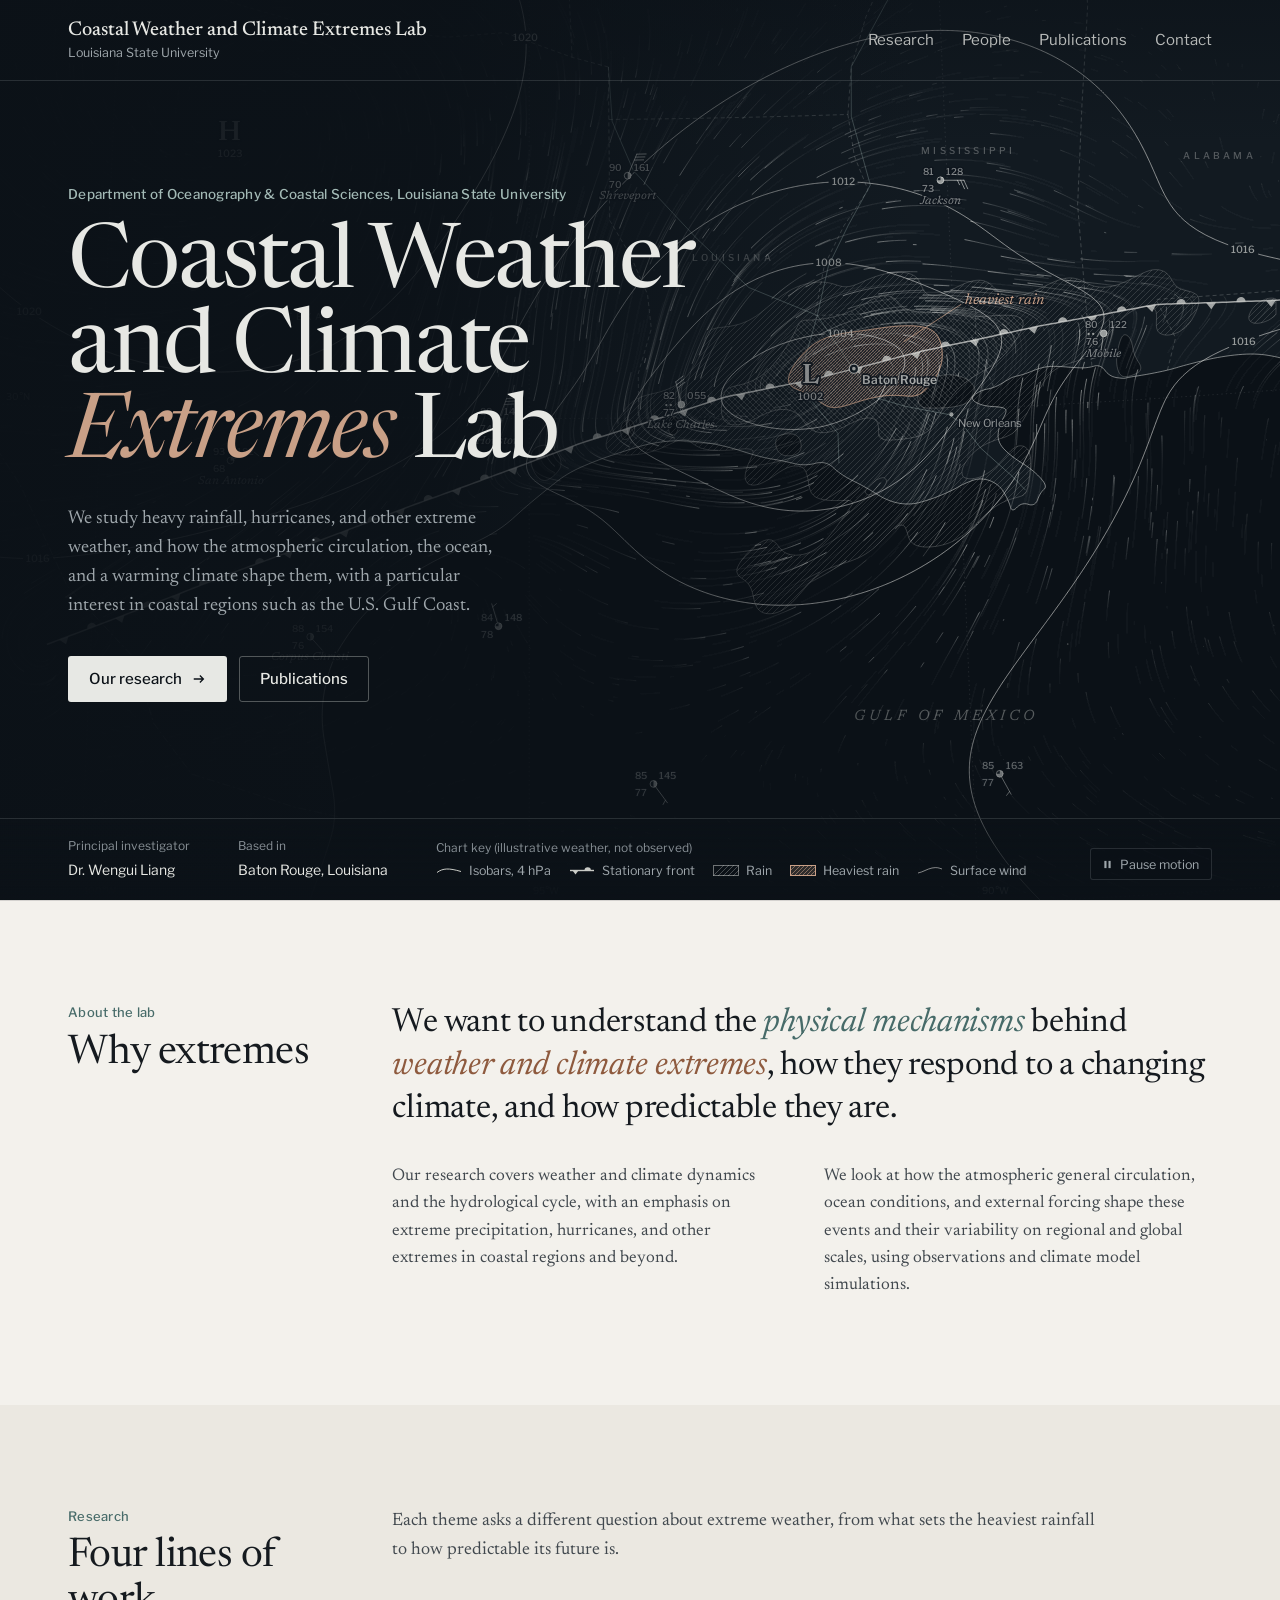
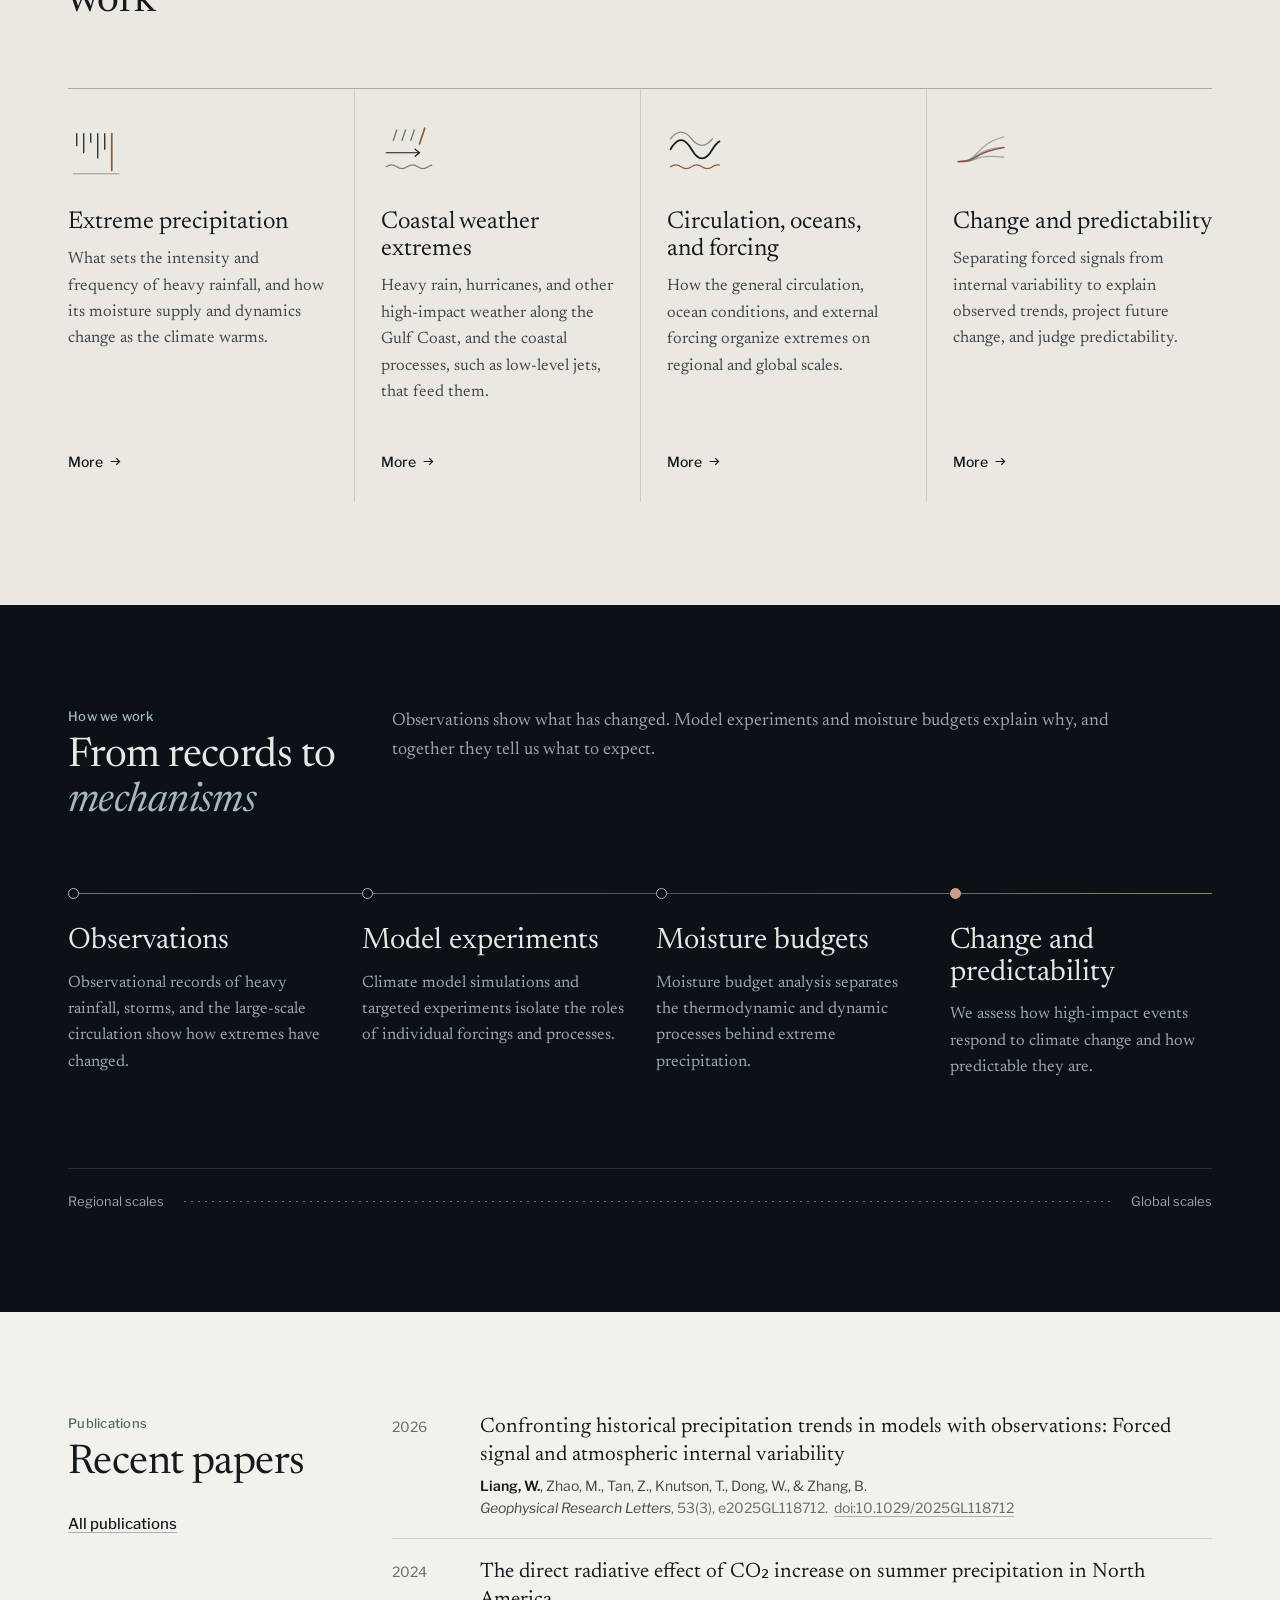
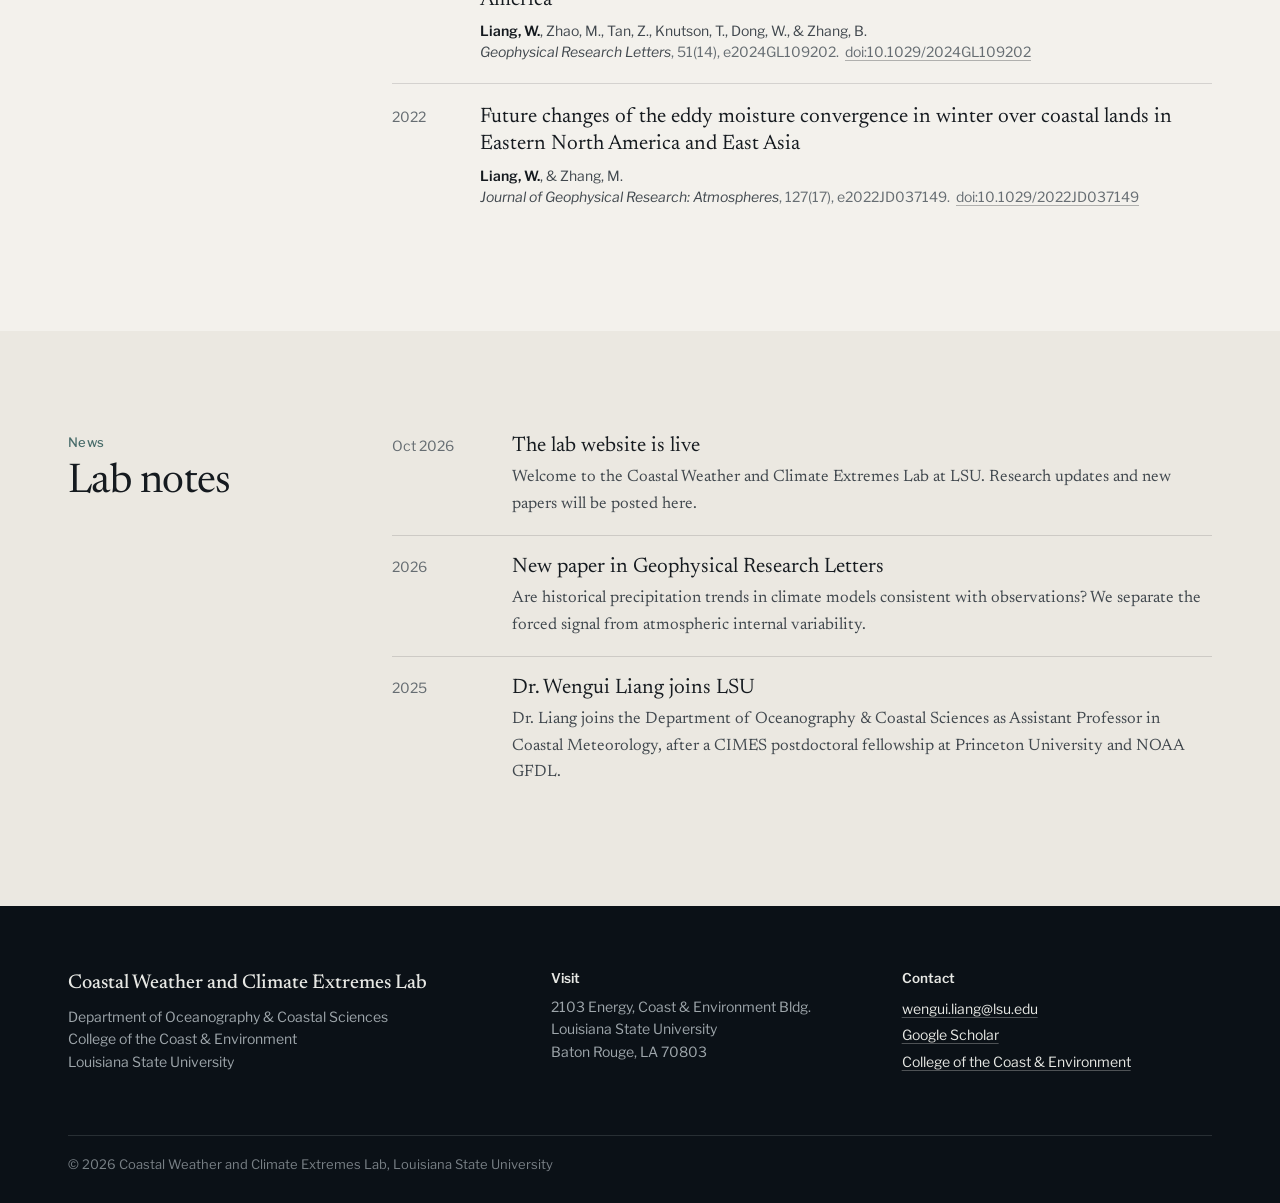
==== index.html @ cb215f59 "First version of the lab website Static site for the Coastal Weather and Climate Extremes Lab at LSU" ====
<!doctype html>
<html lang="en">
<head>
  <meta charset="utf-8">
  <meta name="viewport" content="width=device-width, initial-scale=1">
  <title>Coastal Weather and Climate Extremes Lab · LSU</title>
  <meta name="description" content="The Coastal Weather and Climate Extremes Lab at Louisiana State University studies heavy rainfall, hurricanes, and other extreme weather, and how they respond to a changing climate.">
  <meta property="og:type" content="website">
  <meta property="og:site_name" content="Coastal Weather and Climate Extremes Lab">
  <meta property="og:title" content="Coastal Weather and Climate Extremes Lab">
  <meta property="og:description" content="The Coastal Weather and Climate Extremes Lab at Louisiana State University studies heavy rainfall, hurricanes, and other extreme weather, and how they respond to a changing climate.">
  <!-- After deploying, make this a full URL, e.g. https://USER.github.io/REPO/assets/img/share.png -->
  <meta property="og:image" content="assets/img/share.png">
  <meta property="og:image:width" content="1200">
  <meta property="og:image:height" content="630">
  <meta name="twitter:card" content="summary_large_image">
  <meta name="theme-color" content="#0b1117">
  <link rel="icon" href="assets/img/favicon.svg" type="image/svg+xml">
  <link rel="preconnect" href="https://fonts.googleapis.com">
  <link rel="preconnect" href="https://fonts.gstatic.com" crossorigin>
  <link href="https://fonts.googleapis.com/css2?family=Libre+Franklin:wght@400;500;600&amp;family=Newsreader:ital,opsz,wght@0,6..72,300..600;1,6..72,300..600&amp;display=swap" rel="stylesheet">
  <link rel="stylesheet" href="assets/css/style.css?v=20261027j">
</head>
<body>
  <a class="skip-link" href="#main">Skip to content</a>

  <header class="site-header">
    <div class="wrap">
      <a class="brand" href="index.html">
        <span class="brand-name">Coastal Weather and Climate Extremes Lab</span>
        <span class="brand-sub">Louisiana State University</span>
      </a>
      <nav class="nav" aria-label="Primary">
        <a href="research.html">Research</a>
        <a href="people.html">People</a>
        <a href="publications.html">Publications</a>
        <a href="contact.html">Contact</a>
      </nav>
    </div>
  </header>

  <main id="main">
    <section class="hero" aria-labelledby="hero-title">
      <canvas class="chart-layer" data-chart="surface" data-view="hero" data-theme="night" data-flow aria-hidden="true"></canvas>
      <div class="hero-inner wrap">
        <p class="hero-affil">Department of Oceanography &amp; Coastal Sciences, Louisiana State University</p>
        <h1 id="hero-title">Coastal Weather and Climate <em>Extremes</em> Lab</h1>
        <p class="lede">We study heavy rainfall, hurricanes, and other extreme weather, and how the atmospheric circulation, the ocean, and a warming climate shape them, with a particular interest in coastal regions such as the U.S. Gulf Coast.</p>
        <div class="cta-row">
          <a class="btn btn-light" href="research.html">Our research <svg class="arrow" viewBox="0 0 16 16" fill="none" stroke="currentColor" stroke-width="1.5" aria-hidden="true"><path d="M2 8h11M9 4l4 4-4 4"/></svg></a>
          <a class="btn btn-ghost" href="publications.html">Publications</a>
        </div>
      </div>
      <div class="hero-meta">
        <div class="wrap">
          <div class="meta-item"><span class="meta-label">Principal investigator</span>Dr. Wengui Liang</div>
          <div class="meta-item"><span class="meta-label">Based in</span>Baton Rouge, Louisiana</div>
          <div class="meta-item">
            <span class="meta-label">Chart key (illustrative weather, not observed)</span>
            <ul class="hero-legend">
              <li><svg viewBox="0 0 26 11" aria-hidden="true"><path d="M1 7.5c6-4.5 12-4.5 24-1" fill="none" stroke="#c9cbc6" stroke-width="1"/></svg>Isobars, 4 hPa</li>
              <li><svg viewBox="0 0 26 11" aria-hidden="true"><path d="M1 5.5h24" stroke="#c9cbc6" stroke-width="1.4"/><path d="M3.5 5.5l3 4 3-4z" fill="#c9cbc6"/><path d="M15.5 5.5a3.2 3.2 0 0 1 6.4 0z" fill="#c9cbc6"/></svg>Stationary front</li>
              <li><svg viewBox="0 0 26 11" aria-hidden="true"><rect x=".5" y=".5" width="25" height="10" fill="none" stroke="rgba(231,232,228,.45)"/><path d="M0 11 11 0M5 11 16 0M10 11 21 0M15 11 26 0M20 11 31 0" stroke="rgba(231,232,228,.4)" stroke-width=".7"/></svg>Rain</li>
              <li><svg viewBox="0 0 26 11" aria-hidden="true"><rect x=".5" y=".5" width="25" height="10" fill="rgba(201,160,135,.18)" stroke="#c9a087"/><path d="M0 6 6 0M0 11 11 0M4 11 15 0M8 11 19 0M12 11 23 0M16 11 26 1M20 11 26 5" stroke="rgba(201,160,135,.7)" stroke-width=".8"/></svg>Heaviest rain</li>
              <li><svg viewBox="0 0 26 11" aria-hidden="true"><path d="M1 8c5-1 9-4 14-5s7 0 10 1" fill="none" stroke="rgba(231,232,228,.55)" stroke-width="1"/></svg>Surface wind</li>
            </ul>
          </div>
          <button class="motion-toggle" type="button" data-flow-toggle aria-pressed="false">
            <svg class="i-pause" viewBox="0 0 10 10" fill="currentColor" aria-hidden="true"><rect x="1.5" y="1" width="2.4" height="8"/><rect x="6.1" y="1" width="2.4" height="8"/></svg>
            <svg class="i-play" viewBox="0 0 10 10" fill="currentColor" aria-hidden="true"><path d="M2 1l7 4-7 4z"/></svg>
            <span class="label">Pause motion</span>
          </button>
        </div>
      </div>
    </section>

    <section class="section" aria-labelledby="about-title">
      <div class="wrap row">
        <div>
          <span class="kicker">About the lab</span>
          <h2 id="about-title" class="row-head">Why extremes</h2>
        </div>
        <div>
          <p class="statement">We want to understand the <em>physical mechanisms</em> behind <span class="hl">weather and climate extremes</span>, how they respond to a changing climate, and how predictable they are.</p>
          <div class="cols-2">
            <p>Our research covers weather and climate dynamics and the hydrological cycle, with an emphasis on extreme precipitation, hurricanes, and other extremes in coastal regions and beyond.</p>
            <p>We look at how the atmospheric general circulation, ocean conditions, and external forcing shape these events and their variability on regional and global scales, using observations and climate model simulations.</p>
          </div>
        </div>
      </div>
    </section>

    <section class="section section-alt" aria-labelledby="research-title">
      <div class="wrap">
        <div class="row">
          <div>
            <span class="kicker">Research</span>
            <h2 id="research-title" class="row-head">Four lines of work</h2>
          </div>
          <p class="intro">Each theme asks a different question about extreme weather, from what sets the heaviest rainfall to how predictable its future is.</p>
        </div>
        <div class="themes">
          <a class="theme" href="research.html#precip">
            <svg class="theme-glyph" viewBox="0 0 64 64" fill="none" stroke="currentColor" stroke-width="1.4" stroke-linecap="round" aria-hidden="true"><path d="M10 12v14M18 12v22M26 12v10M34 12v28M42 12v18"/><path class="accent" d="M50 12v42" stroke-width="2"/><path d="M6 58h52" opacity=".4"/></svg>
            <h3>Extreme precipitation</h3>
            <p>What sets the intensity and frequency of heavy rainfall, and how its moisture supply and dynamics change as the climate warms.</p>
            <span class="more">More<svg class="arrow" viewBox="0 0 16 16" fill="none" stroke="currentColor" stroke-width="1.5" aria-hidden="true"><path d="M2 8h11M9 4l4 4-4 4"/></svg></span>
          </a>
          <a class="theme" href="research.html#coastal">
            <svg class="theme-glyph" viewBox="0 0 64 64" fill="none" stroke="currentColor" stroke-width="1.4" stroke-linecap="round" aria-hidden="true"><path d="M18 8l-4 12M28 8l-4 12M38 8l-4 12" opacity=".6"/><path class="accent" d="M50 6l-6 18" stroke-width="2"/><path d="M6 34h38m-5-4 5 4-5 4"/><path d="M6 50c4-3 8-3 12 0s8 3 12 0 8-3 12 0 8 3 12 0 4-1.5 4-1.5" opacity=".5"/></svg>
            <h3>Coastal weather extremes</h3>
            <p>Heavy rain, hurricanes, and other high-impact weather along the Gulf Coast, and the coastal processes, such as low-level jets, that feed them.</p>
            <span class="more">More<svg class="arrow" viewBox="0 0 16 16" fill="none" stroke="currentColor" stroke-width="1.5" aria-hidden="true"><path d="M2 8h11M9 4l4 4-4 4"/></svg></span>
          </a>
          <a class="theme" href="research.html#circulation">
            <svg class="theme-glyph" viewBox="0 0 64 64" fill="none" stroke="currentColor" stroke-width="1.4" stroke-linecap="round" aria-hidden="true"><path d="M4 30c8-14 16-14 24 0s16 14 24 0c3-5 6-8 8-9" stroke-width="2"/><path d="M4 18c8-10 16-10 24 0s16 10 24 0" opacity=".45"/><path class="accent" d="M4 50c4-3 8-3 12 0s8 3 12 0 8-3 12 0 8 3 12 0 6-2 8-2"/></svg>
            <h3>Circulation, oceans, and forcing</h3>
            <p>How the general circulation, ocean conditions, and external forcing organize extremes on regional and global scales.</p>
            <span class="more">More<svg class="arrow" viewBox="0 0 16 16" fill="none" stroke="currentColor" stroke-width="1.5" aria-hidden="true"><path d="M2 8h11M9 4l4 4-4 4"/></svg></span>
          </a>
          <a class="theme" href="research.html#predictability">
            <svg class="theme-glyph" viewBox="0 0 64 64" fill="none" stroke="currentColor" stroke-width="1.4" stroke-linecap="round" aria-hidden="true"><path d="M6 44c10 0 14-2 20-8s14-16 32-20" opacity=".35"/><path d="M6 44c10 0 14-1 20-6s14-10 32-10" opacity=".35"/><path d="M6 44c10 0 14 0 20-3s14-4 32-2" opacity=".35"/><path class="accent" d="M6 44c10 0 14-1 20-5s14-8 32-11" stroke-width="2"/></svg>
            <h3>Change and predictability</h3>
            <p>Separating forced signals from internal variability to explain observed trends, project future change, and judge predictability.</p>
            <span class="more">More<svg class="arrow" viewBox="0 0 16 16" fill="none" stroke="currentColor" stroke-width="1.5" aria-hidden="true"><path d="M2 8h11M9 4l4 4-4 4"/></svg></span>
          </a>
        </div>
      </div>
    </section>

    <section class="section section-dark" aria-labelledby="methods-title">
      <div class="wrap">
        <div class="row">
          <div>
            <span class="kicker">How we work</span>
            <h2 id="methods-title" class="row-head">From records to <em>mechanisms</em></h2>
          </div>
          <p class="intro">Observations show what has changed. Model experiments and moisture budgets explain why, and together they tell us what to expect.</p>
        </div>
        <div class="steps">
          <div class="step"><h3>Observations</h3><p>Observational records of heavy rainfall, storms, and the large-scale circulation show how extremes have changed.</p></div>
          <div class="step"><h3>Model experiments</h3><p>Climate model simulations and targeted experiments isolate the roles of individual forcings and processes.</p></div>
          <div class="step"><h3>Moisture budgets</h3><p>Moisture budget analysis separates the thermodynamic and dynamic processes behind extreme precipitation.</p></div>
          <div class="step"><h3>Change and predictability</h3><p>We assess how high-impact events respond to climate change and how predictable they are.</p></div>
        </div>
        <div class="scale-note"><span>Regional scales</span><span class="line" aria-hidden="true"></span><span>Global scales</span></div>
      </div>
    </section>

    <section class="section" aria-labelledby="pubs-title">
      <div class="wrap row">
        <div>
          <span class="kicker">Publications</span>
          <h2 id="pubs-title" class="row-head">Recent papers</h2>
          <p class="more"><a href="publications.html">All publications</a></p>
        </div>
        <div class="pub-list" data-pubs="latest" data-limit="3"></div>
      </div>
    </section>

    <section class="section section-alt" aria-labelledby="news-title">
      <div class="wrap row">
        <div>
          <span class="kicker">News</span>
          <h2 id="news-title" class="row-head">Lab notes</h2>
        </div>
        <div class="news-list" data-news data-limit="4"></div>
      </div>
    </section>
  </main>

  <footer class="site-footer">
    <div class="wrap footer-grid">
      <div>
        <p class="footer-name">Coastal Weather and Climate Extremes Lab</p>
        <p>Department of Oceanography &amp; Coastal Sciences<br>College of the Coast &amp; Environment<br>Louisiana State University</p>
      </div>
      <div>
        <h2 class="footer-head">Visit</h2>
        <address>2103 Energy, Coast &amp; Environment Bldg.<br>Louisiana State University<br>Baton Rouge, LA 70803</address>
      </div>
      <div>
        <h2 class="footer-head">Contact</h2>
        <ul>
          <li><a href="mailto:wengui.liang@lsu.edu">wengui.liang@lsu.edu</a></li>
          <li><a href="https://scholar.google.com/citations?user=57zJp6UAAAAJ&amp;hl=en" target="_blank" rel="noopener">Google Scholar</a></li>
          <li><a href="https://www.lsu.edu/cce/" target="_blank" rel="noopener">College of the Coast &amp; Environment</a></li>
        </ul>
      </div>
    </div>
    <div class="wrap footer-bottom">
      <p>&copy; <span data-current-year>2026</span> Coastal Weather and Climate Extremes Lab, Louisiana State University</p>
    </div>
  </footer>

  <script src="data/publications.js?v=20261027j" defer></script>
  <script src="data/news.js?v=20261027j" defer></script>
  <script src="assets/js/wxmap.js?v=20261027j" defer></script>
  <script src="assets/js/main.js?v=20261027j" defer></script>
</body>
</html>
---- assets/css/style.css ----
/* ==========================================================================
   Coastal Weather and Climate Extremes Lab — site styles
   Two surfaces, like a chart room: slate night for the weather charts at
   the top of each page, bone paper and black ink for reading. One muted
   clay marks the extremes. Newsreader for text, Libre Franklin for labels.
   ========================================================================== */

:root {
  --paper: #f3f1ec;
  --paper-2: #ebe8e1;
  --ink: #151a1f;
  --ink-2: #41484e;
  --ink-3: #666d72;
  --rule: rgba(21, 26, 31, 0.14);
  --rule-strong: rgba(21, 26, 31, 0.3);
  --link: #476b69;
  --clay: #8e5a3e;

  --night: #0b1117;
  --bone: #e7e8e4;
  --fog: #9ea6ab;
  --sea: #a3bab6;
  --clay-light: #c9a087;
  --rule-dark: rgba(220, 226, 226, 0.14);

  --serif: "Newsreader", Georgia, "Times New Roman", serif;
  --sans: "Libre Franklin", "Helvetica Neue", Arial, sans-serif;

  --maxw: 1240px;
  --gutter: clamp(20px, 4vw, 48px);
  --header-h: 80px;
}

/* ---------- Base ---------- */

*, *::before, *::after { box-sizing: border-box; }

html { -webkit-text-size-adjust: 100%; }

body {
  margin: 0;
  background: var(--paper);
  color: var(--ink);
  font: 400 18px/1.6 var(--serif);
  font-optical-sizing: auto;
  -webkit-font-smoothing: antialiased;
  -moz-osx-font-smoothing: grayscale;
  text-rendering: optimizeLegibility;
}

::selection { background: rgba(142, 90, 62, 0.22); }

img, svg, canvas { display: block; max-width: 100%; }

p { margin: 0 0 1em; }

h1, h2, h3 { margin: 0; font-weight: 400; }

a {
  color: inherit;
  text-decoration: underline;
  text-decoration-thickness: 1px;
  text-underline-offset: 0.2em;
  text-decoration-color: var(--rule-strong);
  transition: color 0.2s, text-decoration-color 0.2s, background-color 0.2s, border-color 0.2s;
}
a:hover { color: var(--link); text-decoration-color: currentColor; }

:focus-visible { outline: 2px solid var(--link); outline-offset: 2px; }

.wrap {
  width: 100%;
  max-width: var(--maxw);
  margin: 0 auto;
  padding: 0 var(--gutter);
}

.visually-hidden {
  position: absolute;
  width: 1px;
  height: 1px;
  overflow: hidden;
  clip: rect(0 0 0 0);
  white-space: nowrap;
}

.skip-link {
  position: absolute;
  left: 12px;
  top: -60px;
  z-index: 100;
  padding: 8px 14px;
  background: var(--bone);
  color: var(--night);
  font: 500 14px var(--sans);
  text-decoration: none;
}
.skip-link:focus { top: 12px; }

/* ---------- Header (sits over the dark band at the top of every page) ---------- */

.site-header {
  position: absolute;
  inset: 0 0 auto;
  z-index: 20;
  color: var(--bone);
  border-bottom: 1px solid var(--rule-dark);
}
.site-header .wrap {
  display: flex;
  align-items: center;
  justify-content: space-between;
  gap: 14px 40px;
  min-height: var(--header-h);
  padding-top: 14px;
  padding-bottom: 14px;
}
.brand {
  display: flex;
  flex-direction: column;
  gap: 3px;
  text-decoration: none;
}
.brand:hover { color: inherit; }
.brand-name { font: 500 20px/1.2 var(--serif); }
.brand-sub { font: 400 12.5px/1.3 var(--sans); color: var(--fog); }

.nav { display: flex; flex-wrap: wrap; gap: 6px 28px; font: 400 15px/1 var(--sans); }
.nav a { padding: 4px 0; color: rgba(231, 232, 228, 0.78); text-decoration: none; }
.nav a:hover { color: var(--bone); }
.nav a[aria-current="page"] {
  color: var(--bone);
  text-decoration: underline;
  text-decoration-color: var(--clay-light);
  text-underline-offset: 0.55em;
}

/* ---------- Dark chart bands ---------- */

.hero, .page-band {
  position: relative;
  overflow: hidden;
  background: var(--night);
  color: var(--bone);
}
.chart-layer, .flow-layer {
  position: absolute;
  inset: 0;
  width: 100%;
  height: 100%;
}
.flow-layer { pointer-events: none; }
.hero::before, .page-band::before {
  content: "";
  position: absolute;
  inset: 0;
  z-index: 1;
  pointer-events: none;
}
.hero > *:not(canvas), .page-band > *:not(canvas) { position: relative; z-index: 2; }

.btn {
  display: inline-flex;
  align-items: center;
  gap: 10px;
  height: 46px;
  padding: 0 20px;
  border: 1px solid transparent;
  border-radius: 3px;
  font: 500 15px/1 var(--sans);
  text-decoration: none;
  white-space: nowrap;
}
.btn .arrow { width: 14px; height: 14px; transition: transform 0.3s; }
.btn:hover .arrow { transform: translateX(3px); }
.btn-light { background: var(--bone); color: var(--night); }
.btn-light:hover { background: #fff; color: var(--night); }
.btn-ghost { border-color: rgba(231, 232, 228, 0.32); color: var(--bone); }
.btn-ghost:hover { border-color: var(--bone); color: var(--bone); }

/* Home: a full-bleed surface chart behind the title */
.hero {
  display: flex;
  flex-direction: column;
  min-height: 100vh;
  min-height: 100svh;
}
.hero::before {
  background:
    linear-gradient(90deg, rgba(11, 17, 23, 0.94) 0%, rgba(11, 17, 23, 0.86) 34%, rgba(11, 17, 23, 0.4) 54%, rgba(11, 17, 23, 0) 72%),
    linear-gradient(180deg, rgba(11, 17, 23, 0.55) 0%, rgba(11, 17, 23, 0) 16%, rgba(11, 17, 23, 0) 78%, rgba(11, 17, 23, 0.8) 100%);
}
.hero-inner {
  flex: 1;
  display: flex;
  flex-direction: column;
  justify-content: center;
  padding-top: calc(var(--header-h) + 36px);
  padding-bottom: 48px;
}
.hero-affil { margin: 0; font: 500 13.5px/1.5 var(--sans); letter-spacing: 0.02em; color: var(--sea); }
.hero h1 {
  max-width: 7.4em;
  margin: 20px 0 26px;
  font-size: clamp(50px, 7vw, 104px);
  font-weight: 400;
  line-height: 0.95;
  letter-spacing: -0.024em;
}
.hero h1 em, .page-band h1 em { font-style: italic; color: var(--clay-light); }
.hero .lede {
  max-width: 44ch;
  margin: 0;
  font-size: clamp(18px, 1.45vw, 21px);
  line-height: 1.55;
  color: var(--fog);
}
.cta-row { display: flex; flex-wrap: wrap; gap: 12px; margin-top: 36px; }

.hero-meta {
  border-top: 1px solid var(--rule-dark);
  background: linear-gradient(180deg, rgba(11, 17, 23, 0), rgba(11, 17, 23, 0.6));
}
.hero-meta .wrap {
  display: grid;
  grid-template-columns: auto auto minmax(0, 1fr) auto;
  gap: 18px 48px;
  align-items: end;
  padding-top: 18px;
  padding-bottom: 20px;
  font: 400 14px/1.45 var(--sans);
}
.meta-label { display: block; margin-bottom: 5px; font-size: 12px; color: rgba(158, 166, 171, 0.85); }
.hero-legend { display: flex; flex-wrap: wrap; gap: 6px 18px; margin: 0; padding: 0; list-style: none; font-size: 12.5px; color: var(--fog); }
.hero-legend li { display: flex; align-items: center; gap: 7px; white-space: nowrap; }
.hero-legend svg { width: 26px; height: 11px; flex: none; }
.motion-toggle {
  display: inline-flex;
  align-items: center;
  gap: 8px;
  height: 32px;
  padding: 0 12px;
  border: 1px solid var(--rule-dark);
  border-radius: 3px;
  background: rgba(11, 17, 23, 0.4);
  color: var(--fog);
  font: 400 12.5px var(--sans);
  cursor: pointer;
  transition: border-color 0.2s, color 0.2s;
}
.motion-toggle:hover { border-color: rgba(231, 232, 228, 0.5); color: var(--bone); }
.motion-toggle svg { width: 9px; height: 9px; }
.motion-toggle .i-play, .motion-toggle[aria-pressed="true"] .i-pause { display: none; }
.motion-toggle[aria-pressed="true"] .i-play { display: block; }

/* Inner pages: a shorter band with a chart behind the title */
.page-band { padding: calc(var(--header-h) + clamp(64px, 9vw, 120px)) 0 clamp(56px, 7vw, 96px); }
.page-band::before {
  background:
    linear-gradient(90deg, rgba(11, 17, 23, 0.92) 0%, rgba(11, 17, 23, 0.62) 42%, rgba(11, 17, 23, 0.12) 78%),
    linear-gradient(180deg, rgba(11, 17, 23, 0.5) 0%, rgba(11, 17, 23, 0) 36%, rgba(11, 17, 23, 0.6) 100%);
}
.page-band h1 {
  margin-bottom: 22px;
  font-size: clamp(50px, 6.6vw, 100px);
  line-height: 0.96;
  letter-spacing: -0.024em;
}
.page-band .lede { max-width: 48ch; margin: 0; font-size: clamp(18px, 1.4vw, 20px); line-height: 1.55; color: var(--fog); }
.page-band .lede a { color: var(--bone); text-decoration-color: rgba(231, 232, 228, 0.4); }
.band-caption {
  position: absolute !important;
  right: var(--gutter);
  bottom: 16px;
  margin: 0;
  font: 400 12px var(--sans);
  color: rgba(158, 166, 171, 0.75);
}

/* ---------- Sections ---------- */

.section { padding: clamp(64px, 8vw, 112px) 0; border-top: 1px solid var(--rule); }
.section-alt { background: var(--paper-2); border-top: 0; }
.section-dark { background: var(--night); color: var(--bone); border-top: 0; }
.section-dark + .section, .section-alt + .section { border-top: 0; }

.row {
  display: grid;
  grid-template-columns: minmax(0, 3fr) minmax(0, 9fr);
  gap: 20px clamp(24px, 4vw, 56px);
}
.kicker { display: block; margin-bottom: 10px; font: 500 13px/1.4 var(--sans); letter-spacing: 0.02em; color: var(--link); }
.section-dark .kicker { color: var(--sea); }
.row-head { font-size: clamp(30px, 3.2vw, 44px); line-height: 1.08; letter-spacing: -0.014em; }
.row-head em { font-style: italic; color: var(--link); }
.section-dark .row-head em { color: var(--sea); }

.statement {
  max-width: 30em;
  margin-bottom: 32px;
  font-size: clamp(26px, 2.6vw, 36px);
  line-height: 1.28;
  letter-spacing: -0.008em;
}
.statement em { font-style: italic; color: var(--link); }
.statement .hl { font-style: italic; color: var(--clay); }
.cols-2 { columns: 2; column-gap: 44px; font-size: 17px; color: var(--ink-2); }
.cols-2 p { break-inside: avoid; }

.intro { max-width: 40em; margin: 0; color: var(--ink-2); }
.section-dark .intro { color: var(--fog); }

/* Research themes, with small ink glyphs */
.themes {
  display: grid;
  grid-template-columns: repeat(4, minmax(0, 1fr));
  margin-top: clamp(40px, 5vw, 64px);
  border-top: 1px solid var(--rule-strong);
}
.theme {
  display: flex;
  flex-direction: column;
  padding: 28px 26px 32px;
  border-left: 1px solid var(--rule);
  color: inherit;
  text-decoration: none;
}
.theme:hover { color: inherit; }
.theme:first-child { padding-left: 0; border-left: 0; }
.theme:last-child { padding-right: 0; }
.theme-glyph { width: 56px; height: 56px; margin: 6px 0 30px; color: var(--ink); }
.theme-glyph .accent { stroke: var(--clay); }
.theme h3 { margin-bottom: 10px; font-size: clamp(23px, 1.9vw, 27px); line-height: 1.12; }
.theme p { flex: 1; margin: 0 0 20px; font-size: 16.5px; color: var(--ink-2); }
.theme .more { font: 500 14px var(--sans); }
.theme .more .arrow { display: inline-block; width: 13px; height: 13px; margin-left: 6px; vertical-align: -1px; transition: transform 0.3s; }
.theme:hover h3 { text-decoration: underline; text-decoration-thickness: 1px; text-underline-offset: 0.14em; }
.theme:hover .more .arrow { transform: translateX(4px); }

/* Approach, as a sequence along one line */
.steps {
  position: relative;
  display: grid;
  grid-template-columns: repeat(4, minmax(0, 1fr));
  gap: 0 32px;
  margin-top: clamp(40px, 5vw, 64px);
}
.steps::before {
  content: "";
  position: absolute;
  left: 0;
  right: 0;
  top: 5px;
  height: 1px;
  background: linear-gradient(90deg, rgba(163, 186, 182, 0.6), rgba(231, 232, 228, 0.3) 60%, rgba(201, 160, 135, 0.75));
}
.step { position: relative; padding-top: 38px; }
.step::before {
  content: "";
  position: absolute;
  left: 0;
  top: 0;
  width: 11px;
  height: 11px;
  border: 1px solid var(--sea);
  border-radius: 50%;
  background: var(--night);
}
.step:last-child::before { border-color: var(--clay-light); background: var(--clay-light); }
.step h3 { margin-bottom: 12px; font-size: clamp(25px, 2.3vw, 32px); line-height: 1.08; }
.step p { margin: 0; font-size: 16.5px; color: var(--fog); }
.scale-note {
  display: grid;
  grid-template-columns: auto minmax(0, 1fr) auto;
  gap: 20px;
  align-items: center;
  margin-top: clamp(56px, 7vw, 88px);
  padding-top: 24px;
  border-top: 1px solid var(--rule-dark);
  font: 400 13px var(--sans);
  color: var(--fog);
}
.scale-note .line { height: 1px; background: repeating-linear-gradient(90deg, rgba(231, 232, 228, 0.45) 0 2px, transparent 2px 7px); }

.more { margin: 28px 0 0; font: 500 15px var(--sans); }

/* Publication entries */
.pub {
  display: grid;
  grid-template-columns: 64px minmax(0, 1fr);
  gap: 4px 24px;
  padding: 20px 0;
  border-top: 1px solid var(--rule);
}
.pub:first-child { padding-top: 0; border-top: 0; }
.pub-year { font: 400 14px/1.9 var(--sans); color: var(--ink-3); }
.pub-title { margin-bottom: 6px; font-size: 21px; line-height: 1.3; }
.pub-title a { text-decoration: none; }
.pub-title a:hover { text-decoration: underline; }
.pub-authors, .pub-venue { margin: 0; font: 400 14px/1.55 var(--sans); color: var(--ink-2); }
.pub-authors strong { font-weight: 600; color: var(--ink); }
.pub-venue { color: var(--ink-3); }
.pub-venue i { color: var(--ink-2); }
.pub-doi { margin-left: 0.4em; }

/* News */
.news-item {
  display: grid;
  grid-template-columns: 96px minmax(0, 1fr);
  gap: 4px 24px;
  padding: 18px 0;
  border-top: 1px solid var(--rule);
}
.news-item:first-child { padding-top: 0; border-top: 0; }
.news-item time { font: 400 14px/1.9 var(--sans); color: var(--ink-3); }
.news-item h3 { margin-bottom: 4px; font-size: 21px; line-height: 1.3; }
.news-item h3 a { text-decoration: none; }
.news-item h3 a:hover { text-decoration: underline; }
.news-item p { margin: 0; font-size: 16.5px; color: var(--ink-2); }

/* ---------- Research page ---------- */

.toc {
  position: sticky;
  top: 0;
  z-index: 10;
  background: rgba(243, 241, 236, 0.96);
  border-bottom: 1px solid var(--rule);
}
.toc .wrap {
  display: flex;
  gap: 8px 28px;
  padding-top: 13px;
  padding-bottom: 13px;
  overflow-x: auto;
  scrollbar-width: none;
  font: 400 14px var(--sans);
  white-space: nowrap;
}
.toc .wrap::-webkit-scrollbar { display: none; }
.toc a { color: var(--ink-3); text-decoration: none; }
.toc a:hover, .toc a.is-active { color: var(--ink); }
.toc a.is-active { text-decoration: underline; text-decoration-color: var(--clay); text-underline-offset: 0.55em; }

.r-block {
  padding: clamp(64px, 8vw, 112px) 0;
  border-top: 1px solid var(--rule);
  scroll-margin-top: 44px;
}
.toc + .r-block { border-top: 0; }
.r-block.section-alt { border-top: 0; }
.r-grid {
  display: grid;
  grid-template-columns: minmax(0, 1fr) minmax(0, 1fr);
  gap: 40px clamp(32px, 5vw, 72px);
  align-items: start;
}
.r-block.flip .r-figure { order: 2; }
.r-figure { position: sticky; top: 72px; margin: 0; }
.figure-frame { aspect-ratio: 4 / 3; border: 1px solid var(--rule-strong); background: var(--paper); }
.figure-frame svg { width: 100%; height: 100%; }
.r-figure figcaption { margin-top: 12px; font: 400 13px/1.55 var(--sans); color: var(--ink-2); }
.fig-label { font-weight: 600; color: var(--ink); }
.fig-note { color: var(--ink-3); font-style: italic; }
.r-text h2 {
  margin-bottom: 18px;
  font-size: clamp(32px, 3.2vw, 44px);
  line-height: 1.08;
  letter-spacing: -0.012em;
}
.r-text > p { color: var(--ink-2); }
.r-text h3 { margin: 32px 0 10px; font: 600 13.5px/1.4 var(--sans); }
.questions { margin: 0; padding-left: 1.4em; }
.questions li { padding: 3px 0 9px 4px; font-size: 18.5px; line-height: 1.45; }
.questions li::marker { font: 400 14px var(--sans); color: var(--clay); }
.related { margin: 0; padding: 0; list-style: none; font: 400 14.5px/1.5 var(--sans); color: var(--ink-2); }
.related li { display: grid; grid-template-columns: 44px minmax(0, 1fr); gap: 12px; padding: 8px 0; border-top: 1px solid var(--rule); }
.related .yr { color: var(--ink-3); }
.related a { color: var(--ink); }

.projects { display: grid; grid-template-columns: 1fr 1fr; gap: 36px 48px; }
.project { padding-top: 18px; border-top: 1px solid var(--rule-strong); }
.project-tag { margin-bottom: 10px; font: 500 13px var(--sans); color: var(--link); }
.project h3 { margin-bottom: 10px; font-size: 27px; line-height: 1.12; }
.project p { font-size: 17px; color: var(--ink-2); }
.project .project-meta { margin: 0; font: 400 14px/1.5 var(--sans); }

/* ---------- People page ---------- */

.pi {
  display: grid;
  grid-template-columns: minmax(0, 4fr) minmax(0, 8fr);
  gap: 40px clamp(32px, 5vw, 72px);
  align-items: start;
}
.portrait {
  position: relative;
  display: grid;
  place-items: center;
  aspect-ratio: 4 / 5;
  overflow: hidden;
  background: radial-gradient(120% 90% at 75% 15%, #1c2731 0%, var(--night) 70%);
}
.portrait img { width: 100%; height: 100%; object-fit: cover; object-position: 50% 20%; }
.portrait-initials { font: 300 clamp(80px, 10vw, 132px)/1 var(--serif); letter-spacing: -0.02em; color: var(--bone); opacity: 0.9; }
.pi-role { margin-bottom: 8px; font: 500 13.5px var(--sans); color: var(--link); }
.pi h2 { margin-bottom: 12px; font-size: clamp(44px, 5vw, 68px); line-height: 1; letter-spacing: -0.02em; }
.pi-title { margin-bottom: 28px; font: 400 15px/1.55 var(--sans); color: var(--ink-2); }
.pi blockquote {
  margin: 0 0 30px;
  padding-left: 22px;
  border-left: 2px solid var(--link);
  font-size: clamp(20px, 1.7vw, 23px);
  line-height: 1.45;
  color: var(--ink);
}
.pi-links { display: flex; flex-wrap: wrap; gap: 10px; margin-bottom: 44px; }
.btn-dark { background: var(--ink); color: var(--paper); }
.btn-dark:hover { background: #2a333b; color: var(--paper); }
.btn-outline { border-color: var(--rule-strong); color: var(--ink); }
.btn-outline:hover { border-color: var(--ink); color: var(--ink); }

.facts { display: grid; grid-template-columns: 1fr 1fr; gap: 32px 40px; padding-top: 24px; border-top: 1px solid var(--rule-strong); }
.facts + .facts { margin-top: 36px; }
.facts h3 { margin-bottom: 10px; font: 600 13.5px/1.4 var(--sans); }
.facts p { font: 400 14.5px/1.6 var(--sans); color: var(--ink-2); }
.cv, .plain-list { margin: 0; padding: 0; list-style: none; font: 400 14.5px/1.5 var(--sans); }
.cv li { display: grid; grid-template-columns: 64px minmax(0, 1fr); gap: 12px; padding: 8px 0; border-top: 1px solid var(--rule); }
.cv li:first-child, .plain-list li:first-child { padding-top: 0; border-top: 0; }
.cv-years { color: var(--ink-3); }
.cv b { display: block; font-weight: 600; }
.cv div span { color: var(--ink-2); }
.plain-list li { padding: 8px 0; border-top: 1px solid var(--rule); color: var(--ink-2); }

/* Group members: profiles like the PI's, one after another, a little smaller */
.members-head { margin-bottom: clamp(36px, 5vw, 56px); }
.member {
  display: grid;
  grid-template-columns: minmax(0, 3fr) minmax(0, 9fr);
  gap: 32px clamp(32px, 5vw, 72px);
  align-items: start;
}
.member + .member { margin-top: clamp(48px, 6vw, 72px); padding-top: clamp(48px, 6vw, 72px); border-top: 1px solid var(--rule-strong); }
.member-photo {
  display: grid;
  place-items: center;
  aspect-ratio: 4 / 5;
  overflow: hidden;
  background: var(--paper);
  border: 1px solid var(--rule);
}
.member-photo img { width: 100%; height: 100%; object-fit: cover; object-position: 50% 30%; }
.member-photo .initials { font: 300 clamp(56px, 6vw, 84px)/1 var(--serif); color: var(--ink-3); }
.member-role { margin-bottom: 8px; font: 500 13.5px var(--sans); color: var(--link); }
.member h3 { margin-bottom: 16px; font-size: clamp(34px, 3.6vw, 48px); line-height: 1.02; letter-spacing: -0.015em; }
.member-bio { max-width: 40em; margin-bottom: 24px; font-size: 18px; line-height: 1.55; color: var(--ink-2); }
.member-links { display: flex; flex-wrap: wrap; gap: 10px; margin-bottom: 36px; }
.member-links .btn { height: 42px; padding: 0 18px; font-size: 14.5px; }
.member .facts h4 { margin: 0 0 10px; font: 600 13.5px/1.4 var(--sans); }
.member .cv li { grid-template-columns: 84px minmax(0, 1fr); }
.member .facts p + h4 { margin-top: 22px; }
.member.is-placeholder .member-photo { background: repeating-linear-gradient(135deg, transparent 0 9px, var(--rule) 9px 10px); }
.member.is-placeholder h3, .member.is-placeholder .member-bio { color: var(--ink-3); }

.group-label {
  display: flex;
  align-items: baseline;
  justify-content: space-between;
  margin: 48px 0 20px;
  padding-bottom: 10px;
  border-bottom: 1px solid var(--rule-strong);
}
.group-label:first-child { margin-top: 0; }
.group-label h3 { font-size: 22px; }
.group-label span { font: 400 13px var(--sans); color: var(--ink-3); }

.empty { padding: 32px 0; font: 400 15px var(--sans); color: var(--ink-3); }
.empty b { display: block; margin-bottom: 4px; font: 400 22px var(--serif); color: var(--ink); }

/* ---------- Publications page ---------- */

.pub-toolbar { display: flex; flex-wrap: wrap; align-items: baseline; gap: 16px 32px; margin-bottom: 40px; }
.search { flex: 1 1 260px; max-width: 360px; }
.search input {
  width: 100%;
  padding: 8px 0;
  border: 0;
  border-bottom: 1px solid var(--rule-strong);
  border-radius: 0;
  background: transparent;
  color: var(--ink);
  font: 400 16px var(--sans);
}
.search input:focus { outline: none; border-bottom-color: var(--ink); }
.search input::placeholder { color: var(--ink-3); }
.filters { display: flex; flex-wrap: wrap; gap: 4px 18px; }
.filter {
  padding: 4px 0;
  border: 0;
  background: none;
  color: var(--ink-3);
  font: 400 14.5px var(--sans);
  cursor: pointer;
}
.filter:hover { color: var(--ink); }
.filter[aria-pressed="true"] { color: var(--ink); text-decoration: underline; text-decoration-color: var(--clay); text-underline-offset: 0.5em; }
.pub-count { margin-left: auto; font: 400 13px var(--sans); color: var(--ink-3); }

.year-group {
  display: grid;
  grid-template-columns: minmax(0, 3fr) minmax(0, 9fr);
  gap: 16px clamp(24px, 4vw, 56px);
  padding: 32px 0;
  border-top: 1px solid var(--rule-strong);
}
.year-group h2 { position: sticky; top: 20px; align-self: start; font-size: clamp(44px, 4.6vw, 64px); line-height: 1; letter-spacing: -0.02em; }
.year-group h2 span { display: block; margin-top: 10px; font: 400 13px var(--sans); letter-spacing: 0; color: var(--ink-3); }
.year-group .pub { grid-template-columns: minmax(0, 1fr); }

/* ---------- Contact page ---------- */

.contact {
  display: grid;
  grid-template-columns: minmax(0, 5fr) minmax(0, 7fr);
  gap: 40px clamp(32px, 5vw, 72px);
  align-items: start;
}
.contact-details h2 { font-size: clamp(34px, 3.6vw, 48px); line-height: 1.05; }
.contact-role { margin: 8px 0 22px; font: 500 14px var(--sans); color: var(--link); }
.contact-email { margin-bottom: 30px; font-size: clamp(24px, 2.4vw, 30px); font-style: italic; }
.contact-list { margin: 0; }
.contact-list div { padding: 12px 0; border-top: 1px solid var(--rule); }
.contact-list dt { margin-bottom: 2px; font: 400 12.5px var(--sans); color: var(--ink-3); }
.contact-list dd { margin: 0; font: 400 15px/1.5 var(--sans); }
.locator { margin: 0; }
.locator canvas { width: 100%; aspect-ratio: 4 / 3; border: 1px solid var(--ink); }
.locator figcaption { margin-top: 10px; font: 400 13px var(--sans); color: var(--ink-2); }

/* ---------- Footer ---------- */

.site-footer { background: var(--night); color: var(--fog); font: 400 14px/1.6 var(--sans); }
.footer-grid {
  display: grid;
  grid-template-columns: minmax(0, 5fr) repeat(2, minmax(0, 3.5fr));
  gap: 28px 40px;
  padding-top: 64px;
  padding-bottom: 48px;
}
.footer-name { margin-bottom: 10px; font: 500 20px/1.3 var(--serif); color: var(--bone); }
.footer-head { margin-bottom: 10px; font: 600 13.5px var(--sans); color: var(--bone); }
.site-footer ul { margin: 0; padding: 0; list-style: none; }
.site-footer li { padding: 2px 0; }
.site-footer address { font-style: normal; }
.site-footer a { color: var(--bone); text-decoration-color: rgba(231, 232, 228, 0.3); }
.site-footer a:hover { color: var(--sea); }
.footer-bottom { padding-bottom: 28px; font-size: 13px; color: rgba(158, 166, 171, 0.75); }
.footer-bottom p { margin: 0; padding-top: 18px; border-top: 1px solid var(--rule-dark); }

/* ---------- Responsive ---------- */

@media (max-width: 1100px) {
  .themes { grid-template-columns: repeat(2, minmax(0, 1fr)); }
  .theme { padding: 28px 26px 32px; border-bottom: 1px solid var(--rule); }
  .theme:nth-child(odd) { padding-left: 0; border-left: 0; }
  .theme:nth-child(even) { padding-right: 0; }
  .hero-meta .wrap { grid-template-columns: auto minmax(0, 1fr) auto; }
  .hero-meta .meta-item:nth-child(2) { display: none; }
}

@media (max-width: 900px) {
  .row, .r-grid, .pi, .contact, .year-group { grid-template-columns: minmax(0, 1fr); }
  .r-block.flip .r-figure { order: 0; }
  .r-figure, .year-group h2 { position: static; }
  .projects, .facts { grid-template-columns: minmax(0, 1fr); }
  .cols-2 { columns: 1; }
  .steps { grid-template-columns: minmax(0, 1fr); gap: 34px; padding-left: 28px; margin-top: 40px; }
  .steps::before { left: 5px; right: auto; top: 0; bottom: 0; width: 1px; height: auto; background: linear-gradient(180deg, rgba(163, 186, 182, 0.6), rgba(201, 160, 135, 0.75)); }
  .step { padding-top: 0; }
  .step::before { left: -28px; top: 6px; }
  .scale-note { grid-template-columns: minmax(0, 1fr); gap: 8px; }
  .scale-note .line { display: none; }
  .member { grid-template-columns: minmax(0, 1fr); }
  .member-photo { max-width: 280px; }
  .portrait { max-width: 340px; }
  .footer-grid { grid-template-columns: minmax(0, 1fr); }
  .band-caption { display: none; }
}

@media (max-width: 640px) {
  :root { --header-h: 108px; }
  body { font-size: 17px; }
  .site-header .wrap { flex-direction: column; align-items: flex-start; justify-content: center; gap: 12px; }
  .brand-name { font-size: 18px; }
  .nav { gap: 6px 22px; }
  .hero { min-height: 0; }
  .hero::before {
    background: linear-gradient(180deg, rgba(11, 17, 23, 0.82) 0, rgba(11, 17, 23, 0.6) 96px, rgba(11, 17, 23, 0) 160px, rgba(11, 17, 23, 0) 350px, rgba(11, 17, 23, 0.9) 450px, rgba(11, 17, 23, 0.96) 100%);
  }
  .hero-inner { justify-content: flex-start; padding-top: calc(var(--header-h) + 290px); padding-bottom: 36px; }
  .hero-legend { display: grid; grid-template-columns: repeat(2, max-content); gap: 6px 18px; }
  .hero h1 { font-size: clamp(46px, 13vw, 60px); }
  .cta-row .btn { flex: 1 1 100%; justify-content: center; }
  .hero-meta .wrap { grid-template-columns: minmax(0, 1fr) auto; gap: 14px 20px; }
  .hero-meta .meta-item:first-child { display: none; }
  .page-band::before { background: linear-gradient(180deg, rgba(11, 17, 23, 0.82) 0, rgba(11, 17, 23, 0.55) 110px, rgba(11, 17, 23, 0.5) 40%, rgba(11, 17, 23, 0.9) 75%, rgba(11, 17, 23, 0.95) 100%); }
  .themes { grid-template-columns: minmax(0, 1fr); }
  .theme, .theme:nth-child(odd), .theme:nth-child(even) { padding: 26px 0 30px; border-left: 0; }
  .theme-glyph { width: 48px; height: 48px; margin-bottom: 22px; }
  .pub, .news-item { grid-template-columns: minmax(0, 1fr); gap: 2px; }
  .pub-count { width: 100%; margin-left: 0; }
  .r-figure { margin-left: calc(-1 * var(--gutter)); margin-right: calc(-1 * var(--gutter)); }
  .r-figure .figure-frame { border-left: 0; border-right: 0; }
  .r-figure figcaption { padding: 0 var(--gutter); }
}
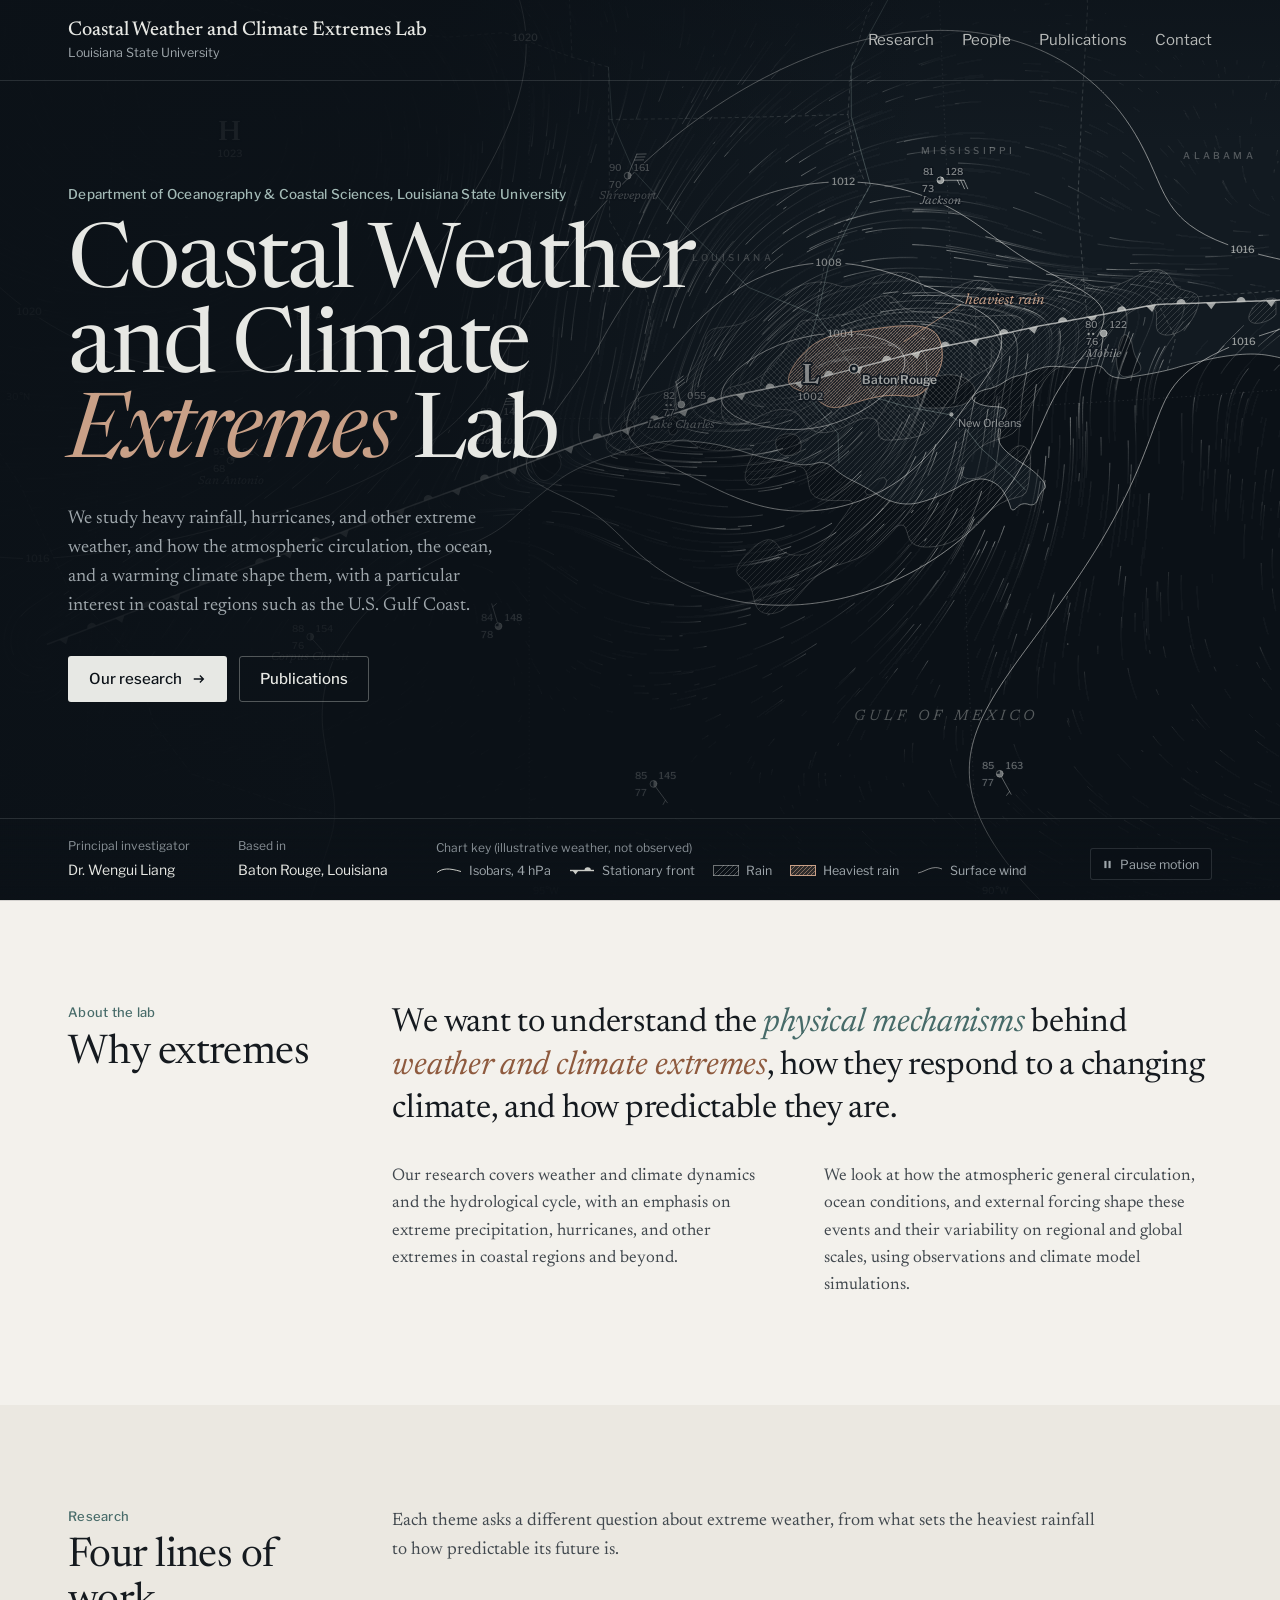
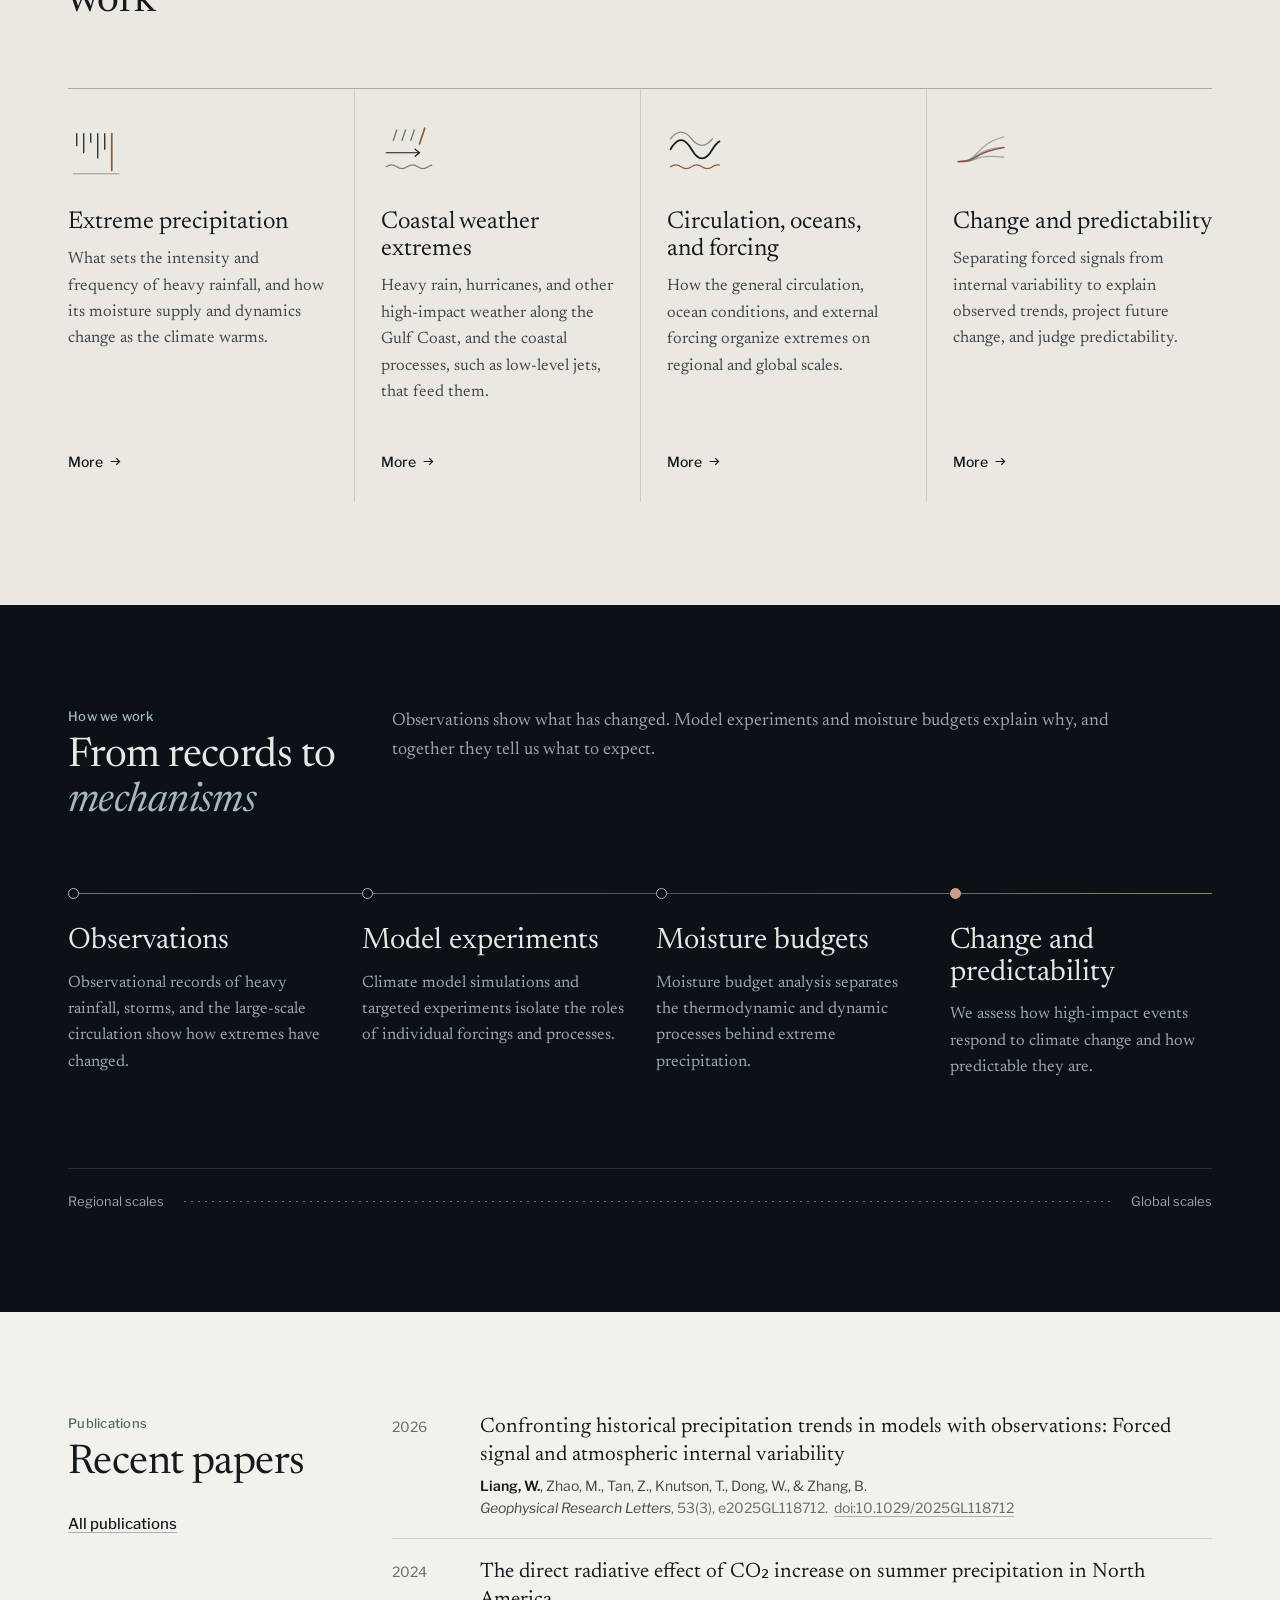
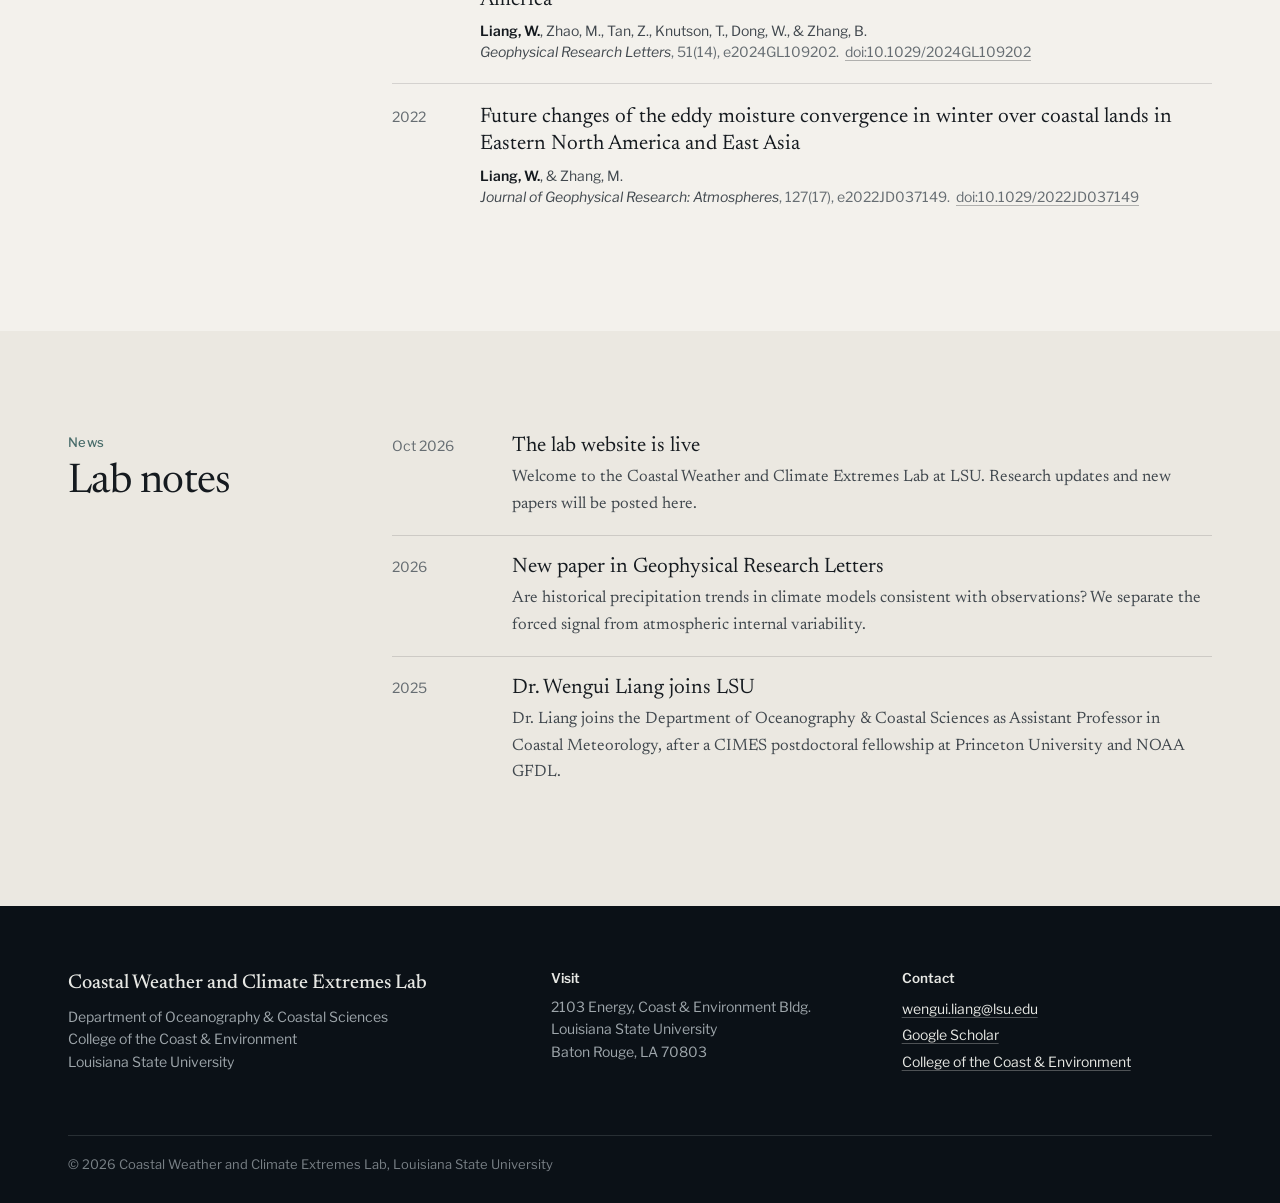
==== commit 9fef3c9b: "Point share previews at the live site address Use full URLs for og:image and add og:url on every pag" ====
--- a/index.html
+++ b/index.html
@@ -6,11 +6,11 @@
   <title>Coastal Weather and Climate Extremes Lab · LSU</title>
   <meta name="description" content="The Coastal Weather and Climate Extremes Lab at Louisiana State University studies heavy rainfall, hurricanes, and other extreme weather, and how they respond to a changing climate.">
   <meta property="og:type" content="website">
+  <meta property="og:url" content="https://lsu-cwce.github.io/Coastal-Weather-and-Climate-Extremes-Lab/">
   <meta property="og:site_name" content="Coastal Weather and Climate Extremes Lab">
   <meta property="og:title" content="Coastal Weather and Climate Extremes Lab">
   <meta property="og:description" content="The Coastal Weather and Climate Extremes Lab at Louisiana State University studies heavy rainfall, hurricanes, and other extreme weather, and how they respond to a changing climate.">
-  <!-- After deploying, make this a full URL, e.g. https://USER.github.io/REPO/assets/img/share.png -->
-  <meta property="og:image" content="assets/img/share.png">
+  <meta property="og:image" content="https://lsu-cwce.github.io/Coastal-Weather-and-Climate-Extremes-Lab/assets/img/share.png">
   <meta property="og:image:width" content="1200">
   <meta property="og:image:height" content="630">
   <meta name="twitter:card" content="summary_large_image">
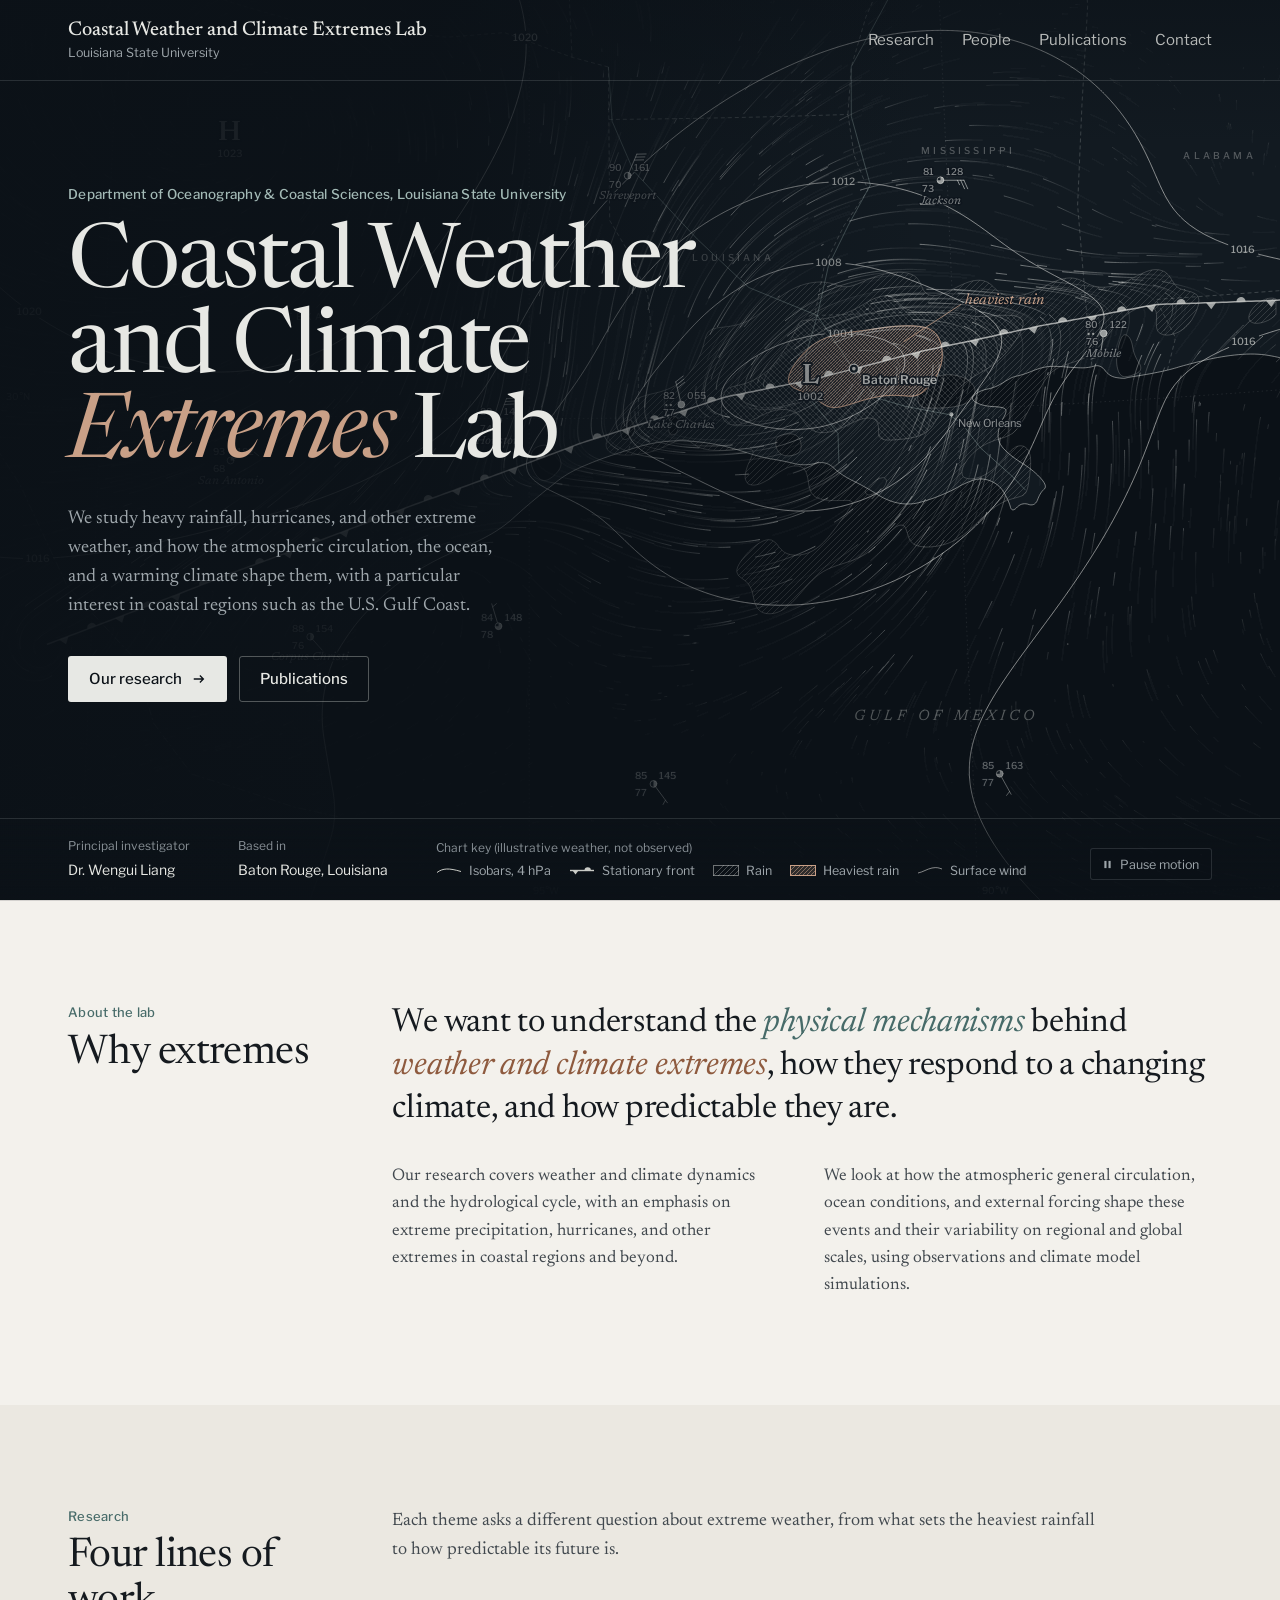
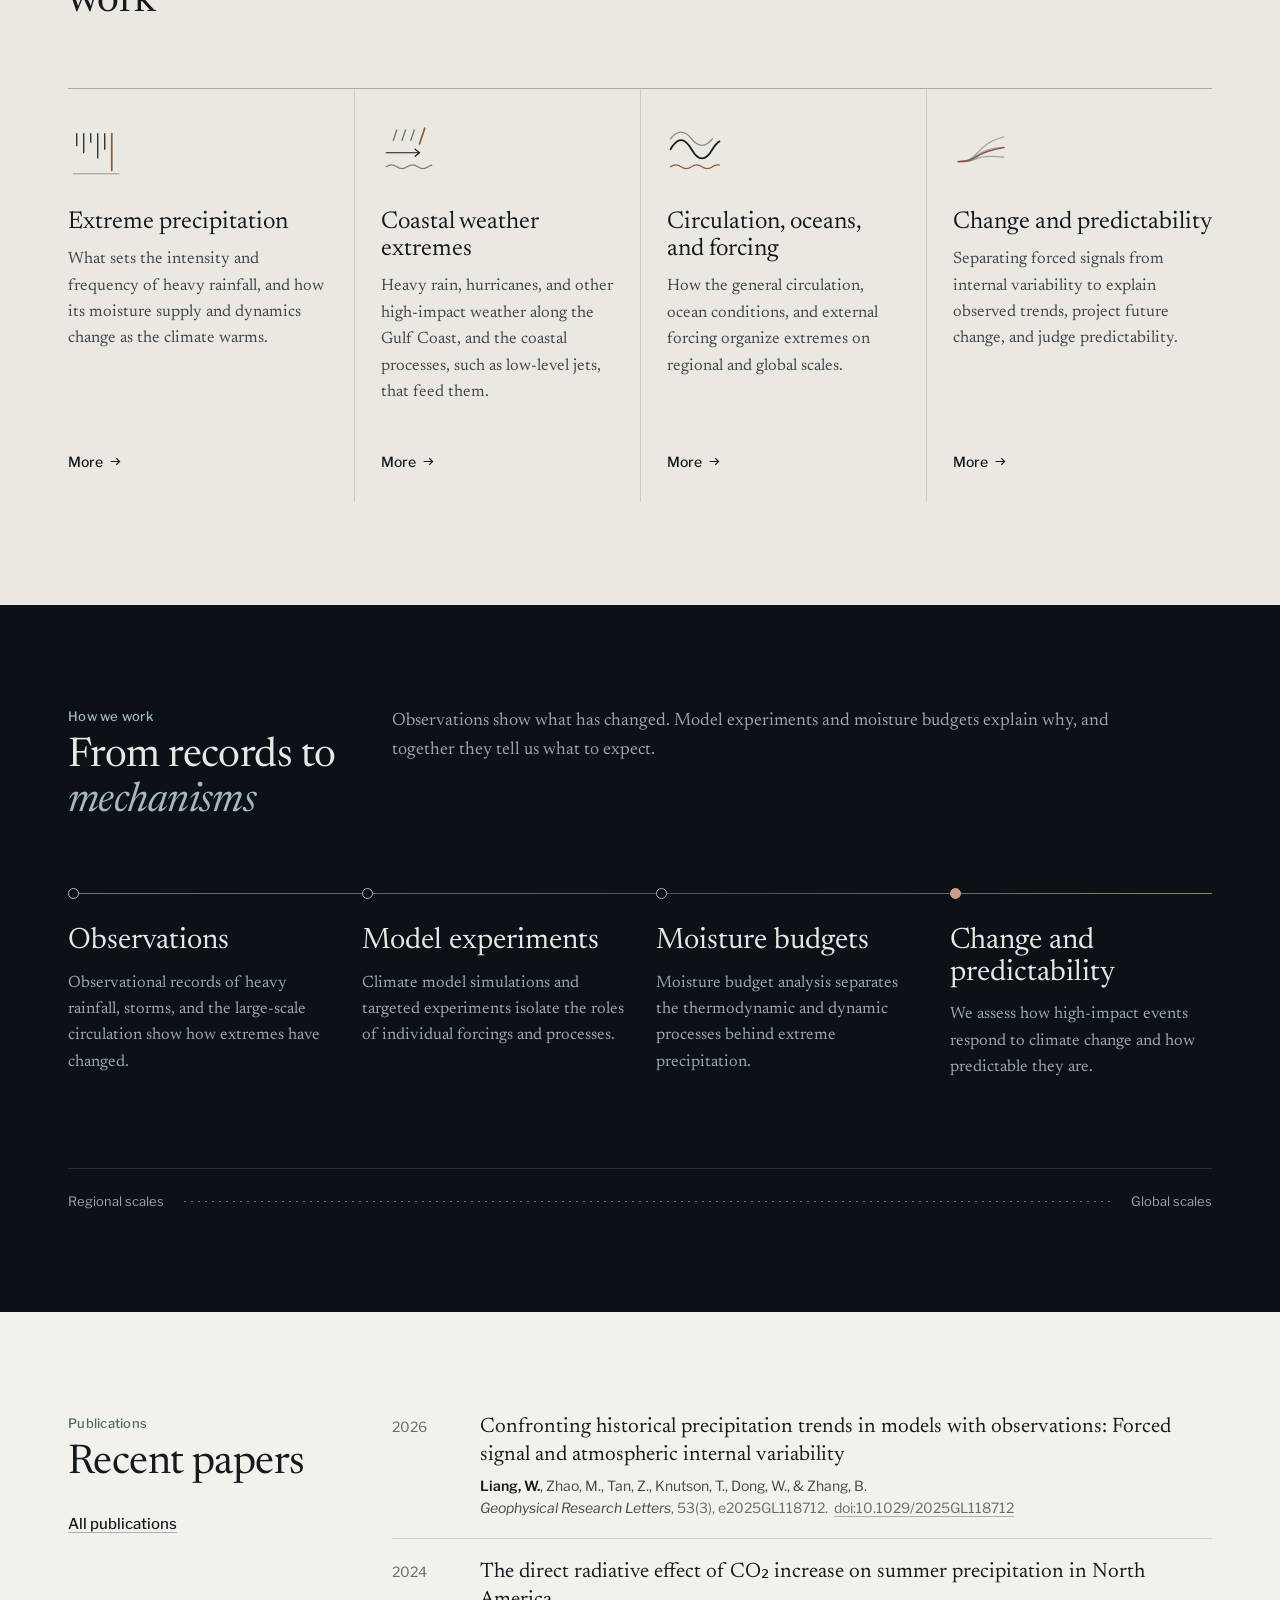
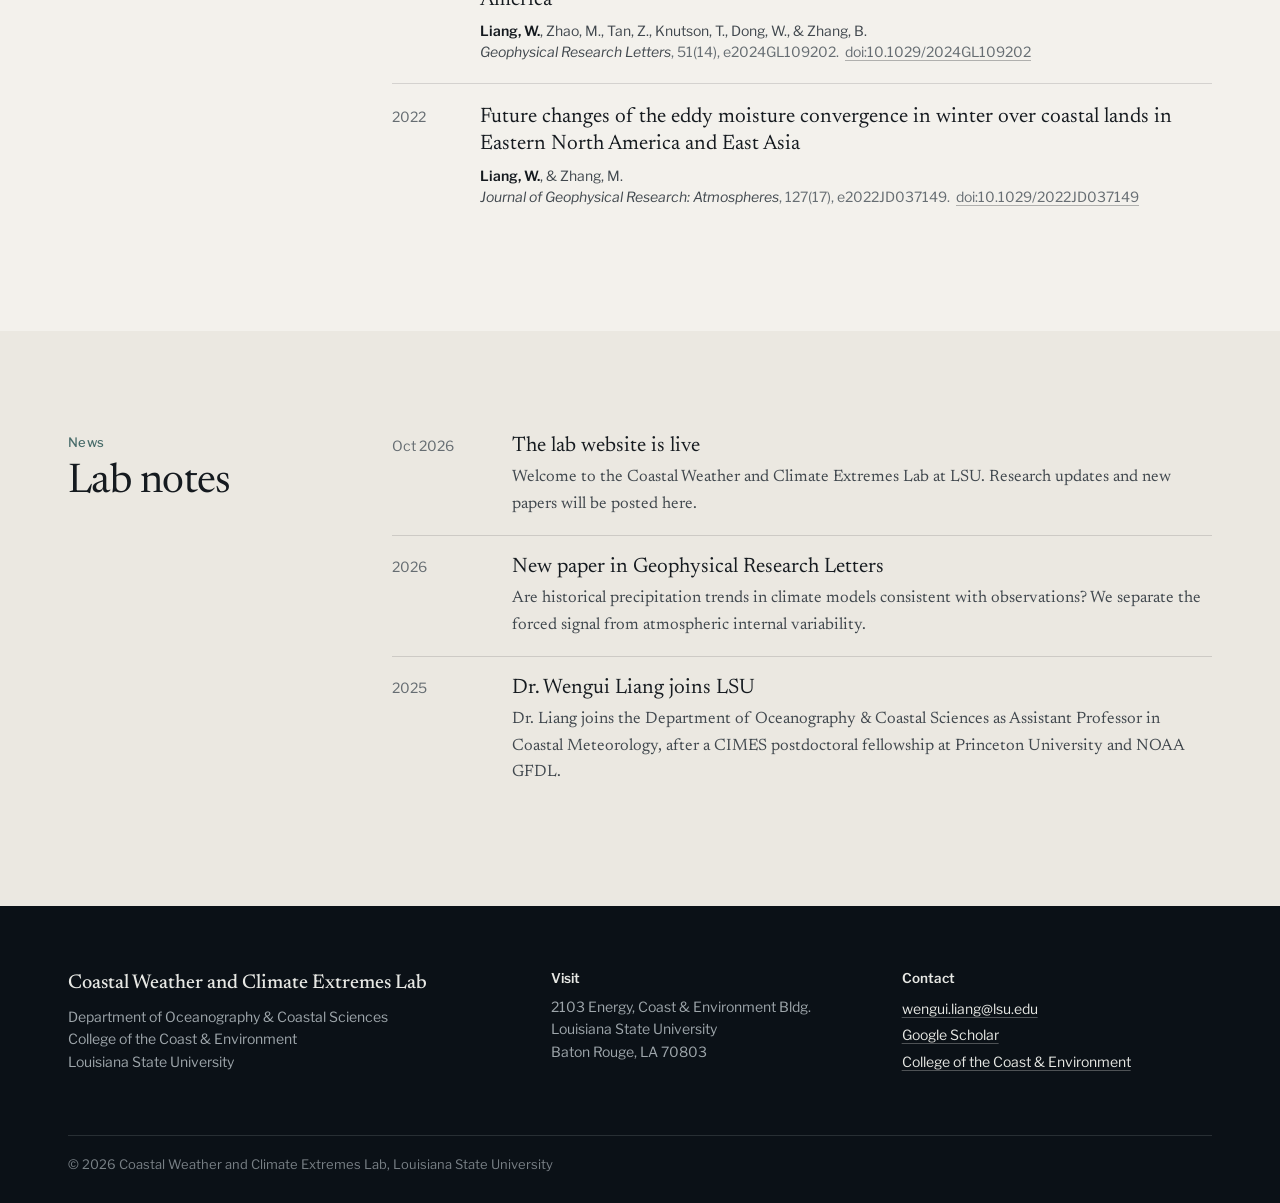
==== commit a6982350: "List conference presentations and the PI's dissertation Add a section below the papers on the Public" ====
--- a/index.html
+++ b/index.html
@@ -19,7 +19,7 @@
   <link rel="preconnect" href="https://fonts.googleapis.com">
   <link rel="preconnect" href="https://fonts.gstatic.com" crossorigin>
   <link href="https://fonts.googleapis.com/css2?family=Libre+Franklin:wght@400;500;600&amp;family=Newsreader:ital,opsz,wght@0,6..72,300..600;1,6..72,300..600&amp;display=swap" rel="stylesheet">
-  <link rel="stylesheet" href="assets/css/style.css?v=20261027j">
+  <link rel="stylesheet" href="assets/css/style.css?v=20261029a">
 </head>
 <body>
   <a class="skip-link" href="#main">Skip to content</a>
@@ -193,9 +193,9 @@
     </div>
   </footer>
 
-  <script src="data/publications.js?v=20261027j" defer></script>
-  <script src="data/news.js?v=20261027j" defer></script>
-  <script src="assets/js/wxmap.js?v=20261027j" defer></script>
-  <script src="assets/js/main.js?v=20261027j" defer></script>
+  <script src="data/publications.js?v=20261029a" defer></script>
+  <script src="data/news.js?v=20261029a" defer></script>
+  <script src="assets/js/wxmap.js?v=20261029a" defer></script>
+  <script src="assets/js/main.js?v=20261029a" defer></script>
 </body>
 </html>
--- a/assets/css/style.css
+++ b/assets/css/style.css
@@ -606,7 +606,7 @@
 .filter[aria-pressed="true"] { color: var(--ink); text-decoration: underline; text-decoration-color: var(--clay); text-underline-offset: 0.5em; }
 .pub-count { margin-left: auto; font: 400 13px var(--sans); color: var(--ink-3); }
 
-.year-group {
+.year-group, .pub-group {
   display: grid;
   grid-template-columns: minmax(0, 3fr) minmax(0, 9fr);
   gap: 16px clamp(24px, 4vw, 56px);
@@ -616,6 +616,12 @@
 .year-group h2 { position: sticky; top: 20px; align-self: start; font-size: clamp(44px, 4.6vw, 64px); line-height: 1; letter-spacing: -0.02em; }
 .year-group h2 span { display: block; margin-top: 10px; font: 400 13px var(--sans); letter-spacing: 0; color: var(--ink-3); }
 .year-group .pub { grid-template-columns: minmax(0, 1fr); }
+
+/* Conference presentations and theses, below the papers */
+.list-head { margin-bottom: clamp(28px, 4vw, 44px); }
+.pub-group h3 { position: sticky; top: 20px; align-self: start; font-size: clamp(24px, 2.2vw, 30px); line-height: 1.15; letter-spacing: -0.01em; }
+.pub-group h3 span { display: block; margin-top: 10px; font: 400 13px var(--sans); letter-spacing: 0; color: var(--ink-3); }
+.pub-group .pub-title { font-size: 19px; }
 
 /* ---------- Contact page ---------- */
 
@@ -668,9 +674,9 @@
 }
 
 @media (max-width: 900px) {
-  .row, .r-grid, .pi, .contact, .year-group { grid-template-columns: minmax(0, 1fr); }
+  .row, .r-grid, .pi, .contact, .year-group, .pub-group { grid-template-columns: minmax(0, 1fr); }
   .r-block.flip .r-figure { order: 0; }
-  .r-figure, .year-group h2 { position: static; }
+  .r-figure, .year-group h2, .pub-group h3 { position: static; }
   .projects, .facts { grid-template-columns: minmax(0, 1fr); }
   .cols-2 { columns: 1; }
   .steps { grid-template-columns: minmax(0, 1fr); gap: 34px; padding-left: 28px; margin-top: 40px; }
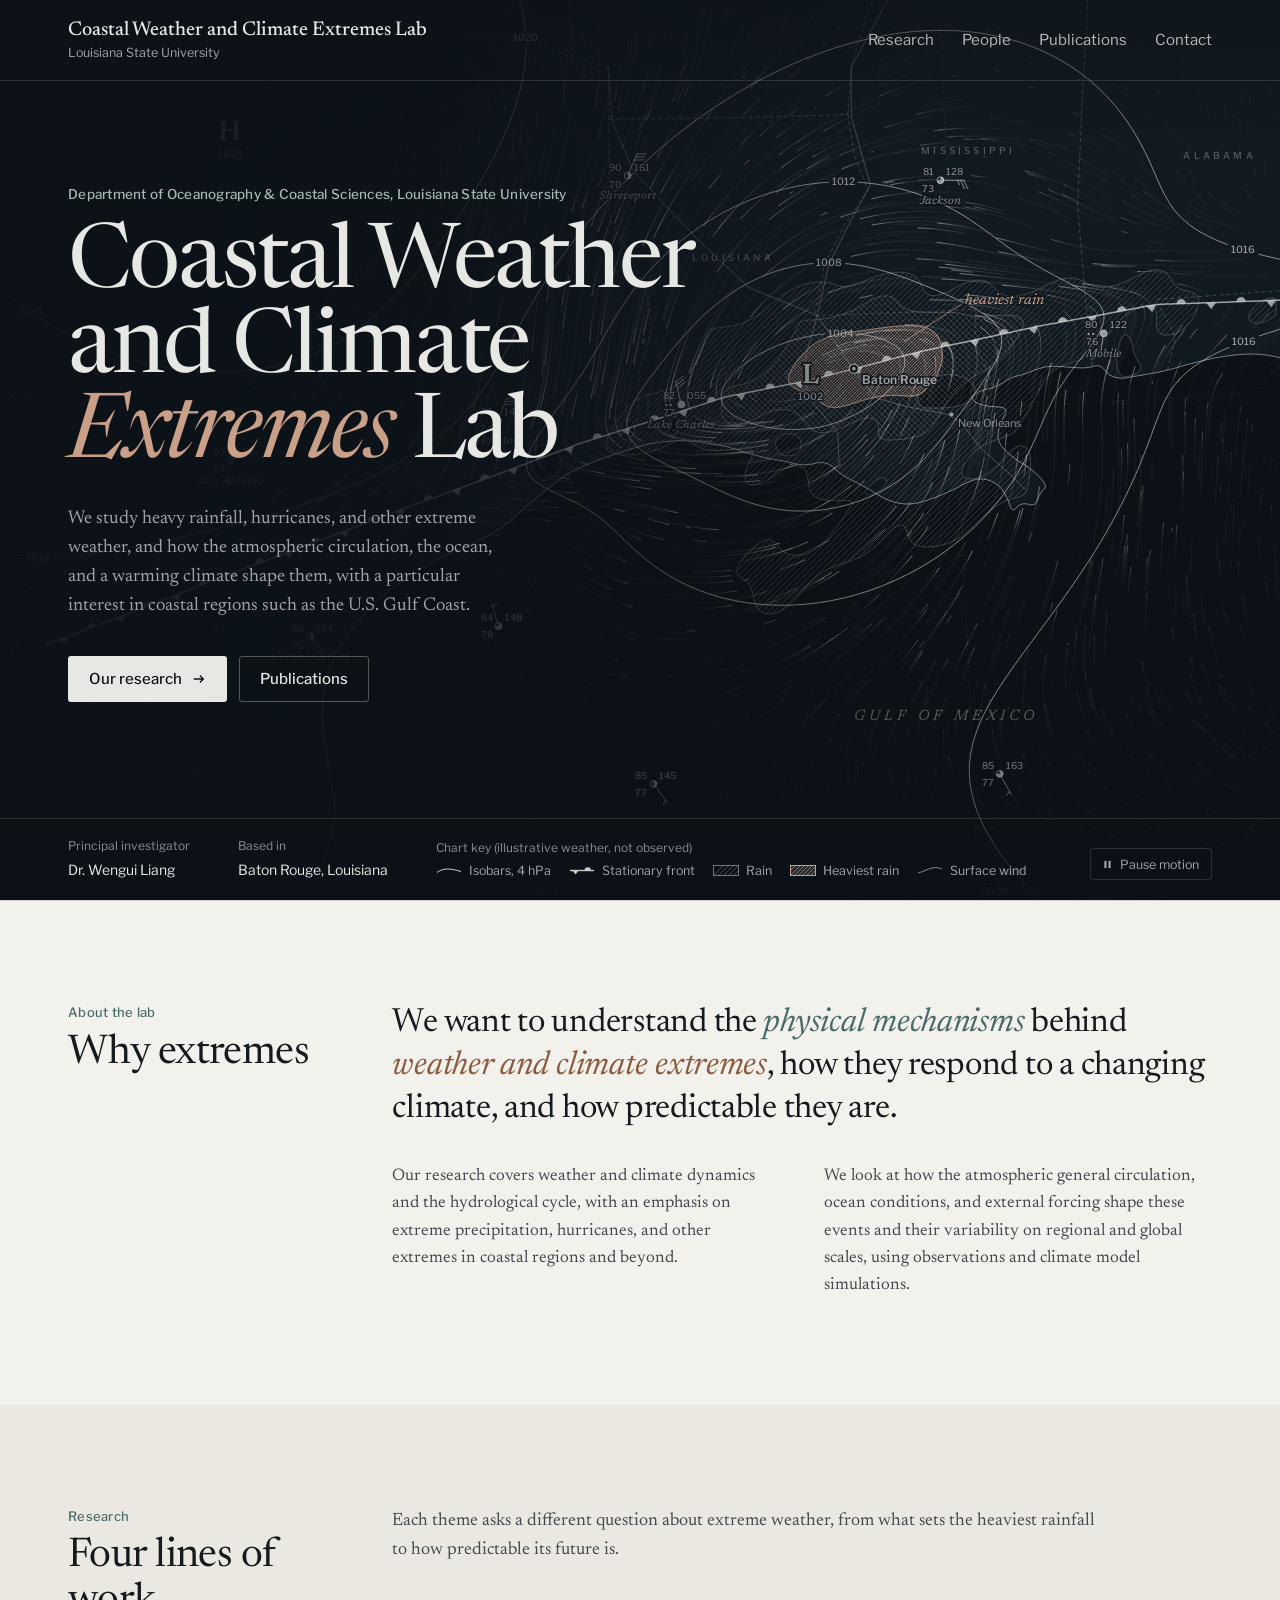
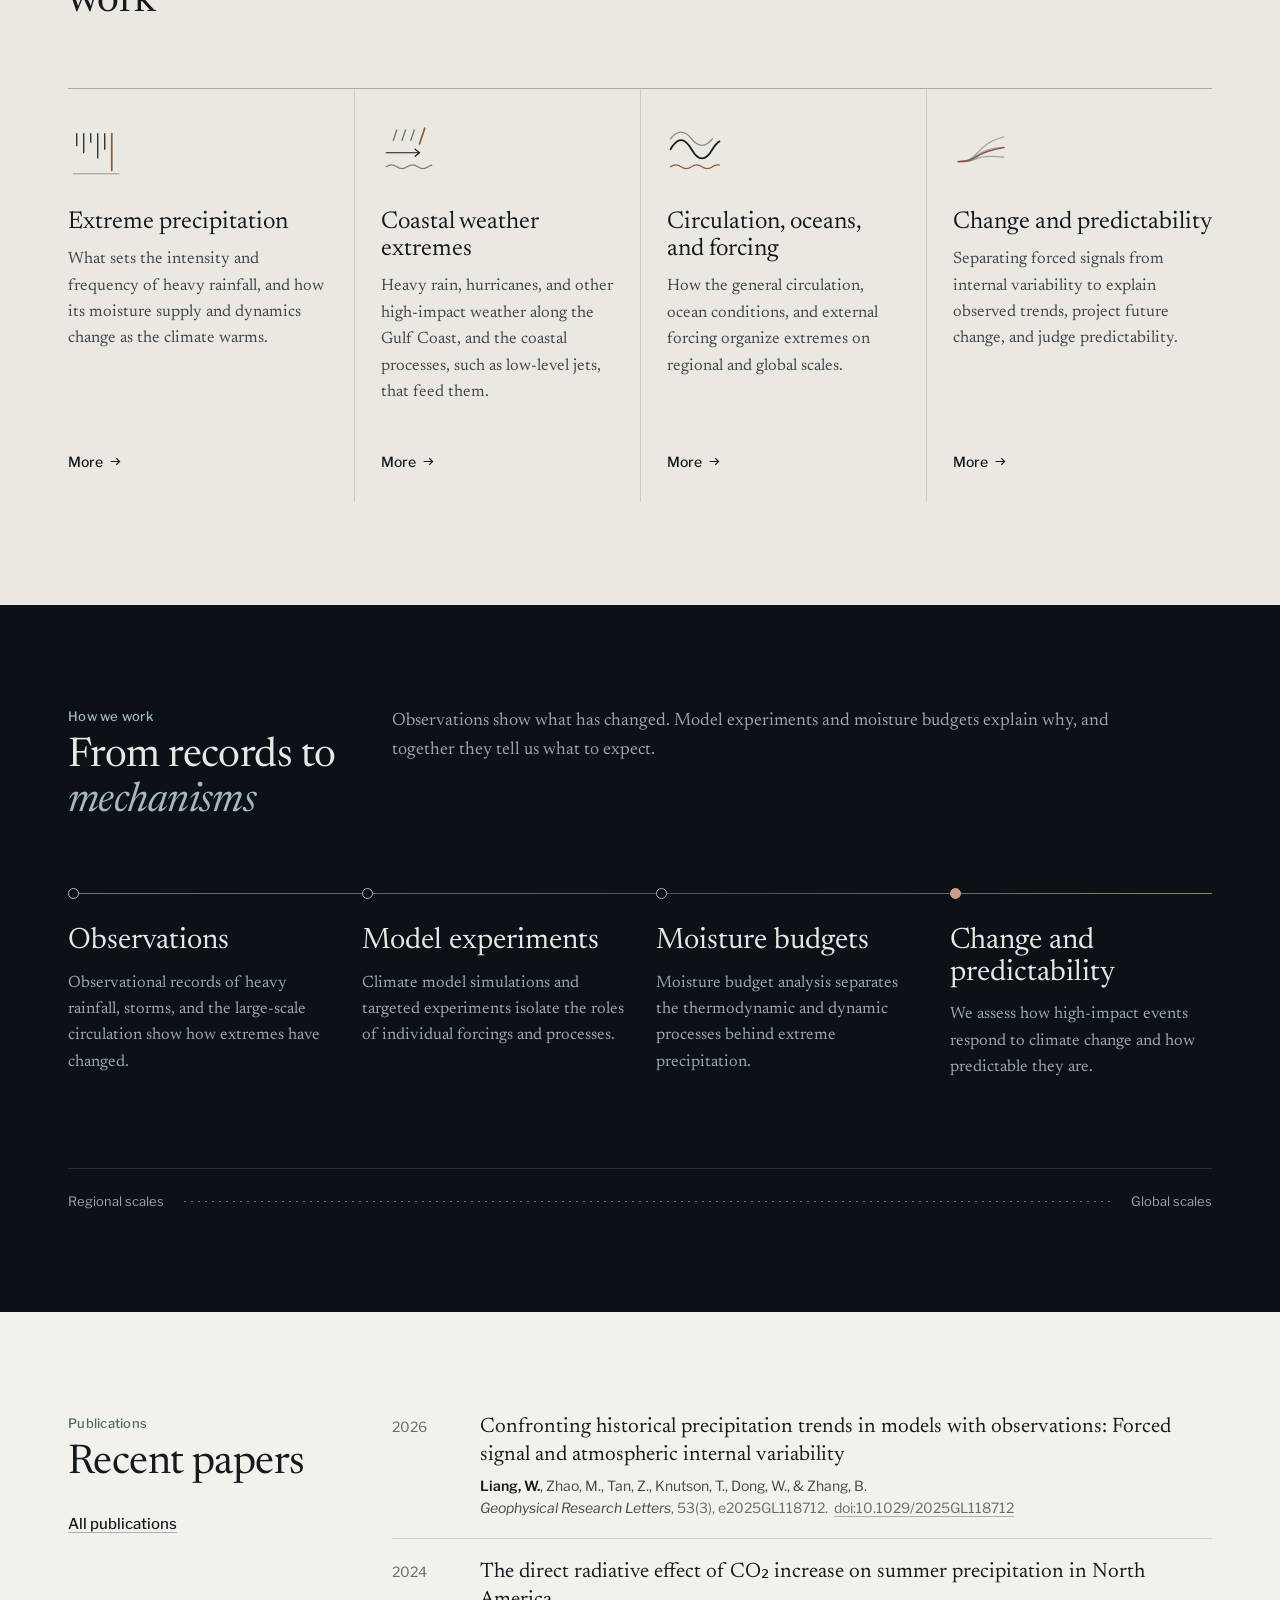
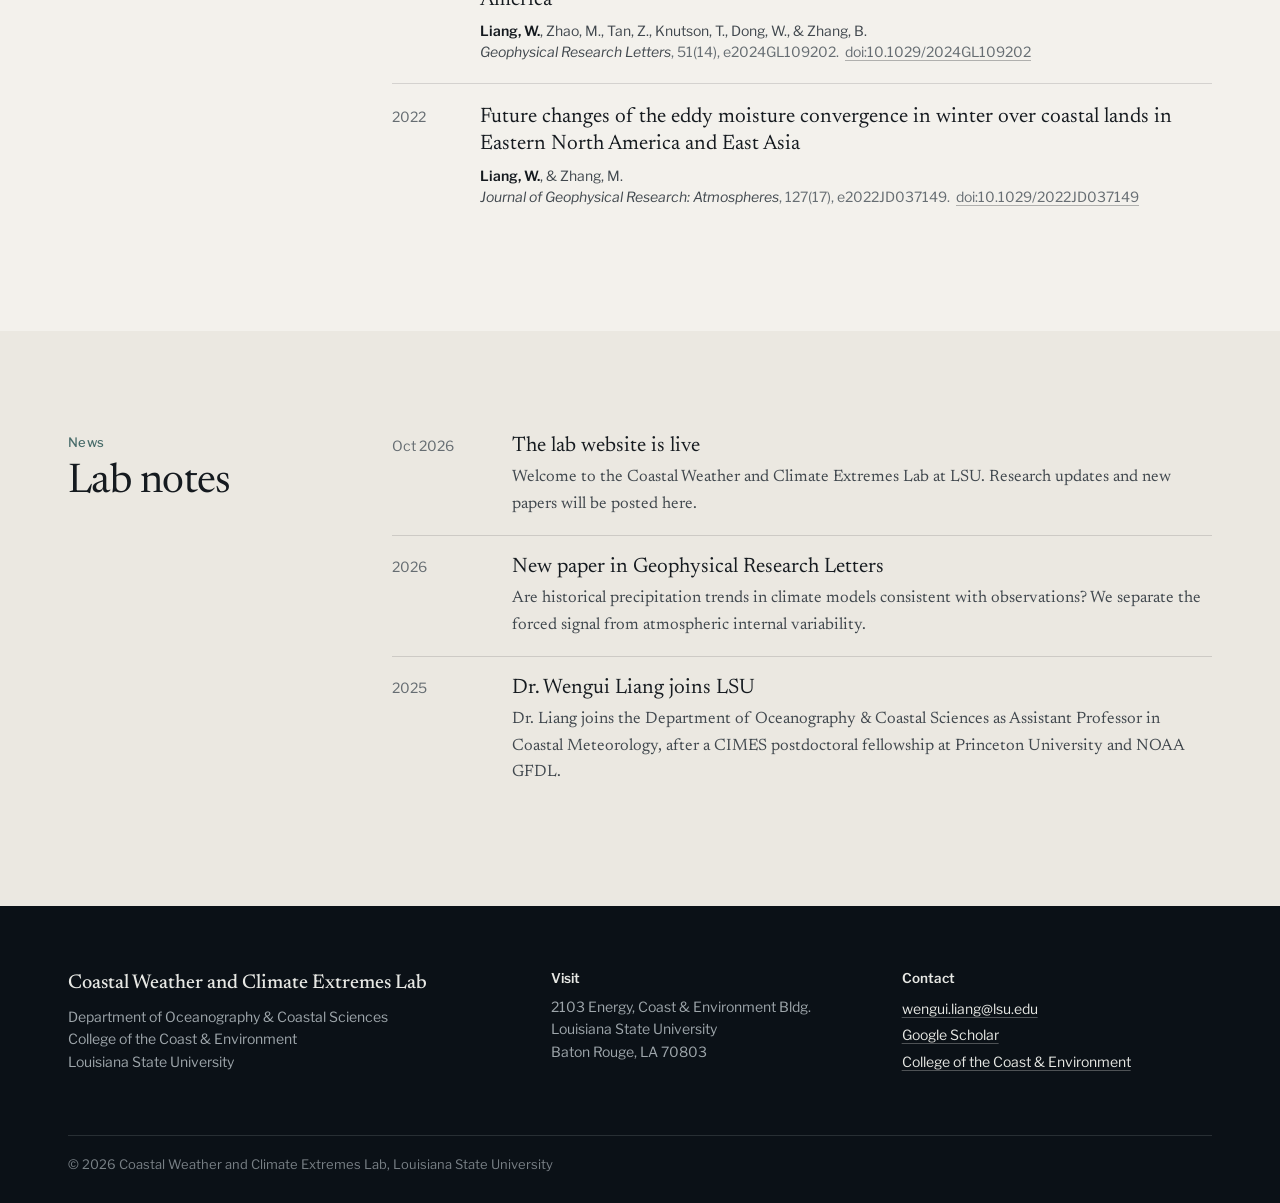
==== commit 3bf4e749: "Keep the group-label style off the entry titles The presentations group heading rule also matched ea" ====
--- a/index.html
+++ b/index.html
@@ -19,7 +19,7 @@
   <link rel="preconnect" href="https://fonts.googleapis.com">
   <link rel="preconnect" href="https://fonts.gstatic.com" crossorigin>
   <link href="https://fonts.googleapis.com/css2?family=Libre+Franklin:wght@400;500;600&amp;family=Newsreader:ital,opsz,wght@0,6..72,300..600;1,6..72,300..600&amp;display=swap" rel="stylesheet">
-  <link rel="stylesheet" href="assets/css/style.css?v=20261029a">
+  <link rel="stylesheet" href="assets/css/style.css?v=20261029b">
 </head>
 <body>
   <a class="skip-link" href="#main">Skip to content</a>
@@ -193,9 +193,9 @@
     </div>
   </footer>
 
-  <script src="data/publications.js?v=20261029a" defer></script>
-  <script src="data/news.js?v=20261029a" defer></script>
-  <script src="assets/js/wxmap.js?v=20261029a" defer></script>
-  <script src="assets/js/main.js?v=20261029a" defer></script>
+  <script src="data/publications.js?v=20261029b" defer></script>
+  <script src="data/news.js?v=20261029b" defer></script>
+  <script src="assets/js/wxmap.js?v=20261029b" defer></script>
+  <script src="assets/js/main.js?v=20261029b" defer></script>
 </body>
 </html>
--- a/assets/css/style.css
+++ b/assets/css/style.css
@@ -619,8 +619,8 @@
 
 /* Conference presentations and theses, below the papers */
 .list-head { margin-bottom: clamp(28px, 4vw, 44px); }
-.pub-group h3 { position: sticky; top: 20px; align-self: start; font-size: clamp(24px, 2.2vw, 30px); line-height: 1.15; letter-spacing: -0.01em; }
-.pub-group h3 span { display: block; margin-top: 10px; font: 400 13px var(--sans); letter-spacing: 0; color: var(--ink-3); }
+.pub-group > h3 { position: sticky; top: 20px; align-self: start; font-size: clamp(24px, 2.2vw, 30px); line-height: 1.15; letter-spacing: -0.01em; }
+.pub-group > h3 span { display: block; margin-top: 10px; font: 400 13px var(--sans); letter-spacing: 0; color: var(--ink-3); }
 .pub-group .pub-title { font-size: 19px; }
 
 /* ---------- Contact page ---------- */
@@ -676,7 +676,7 @@
 @media (max-width: 900px) {
   .row, .r-grid, .pi, .contact, .year-group, .pub-group { grid-template-columns: minmax(0, 1fr); }
   .r-block.flip .r-figure { order: 0; }
-  .r-figure, .year-group h2, .pub-group h3 { position: static; }
+  .r-figure, .year-group h2, .pub-group > h3 { position: static; }
   .projects, .facts { grid-template-columns: minmax(0, 1fr); }
   .cols-2 { columns: 1; }
   .steps { grid-template-columns: minmax(0, 1fr); gap: 34px; padding-left: 28px; margin-top: 40px; }
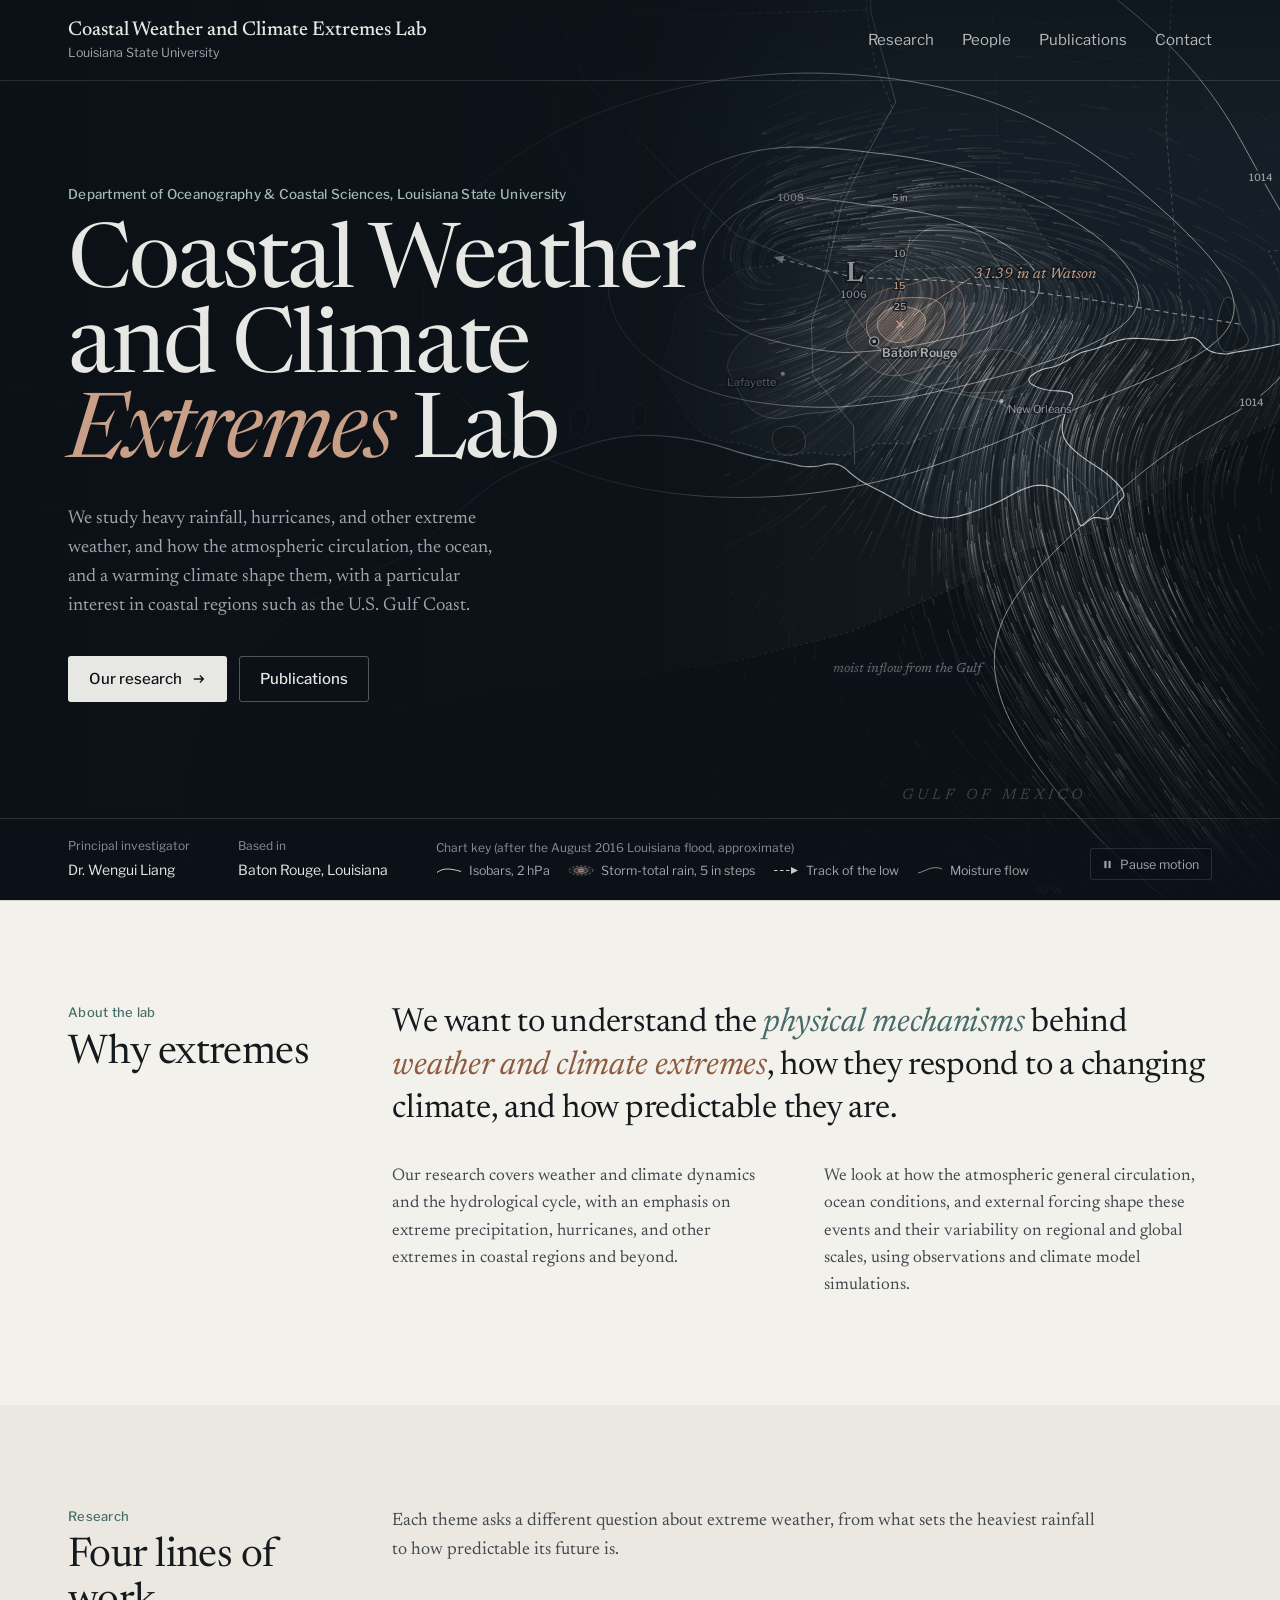
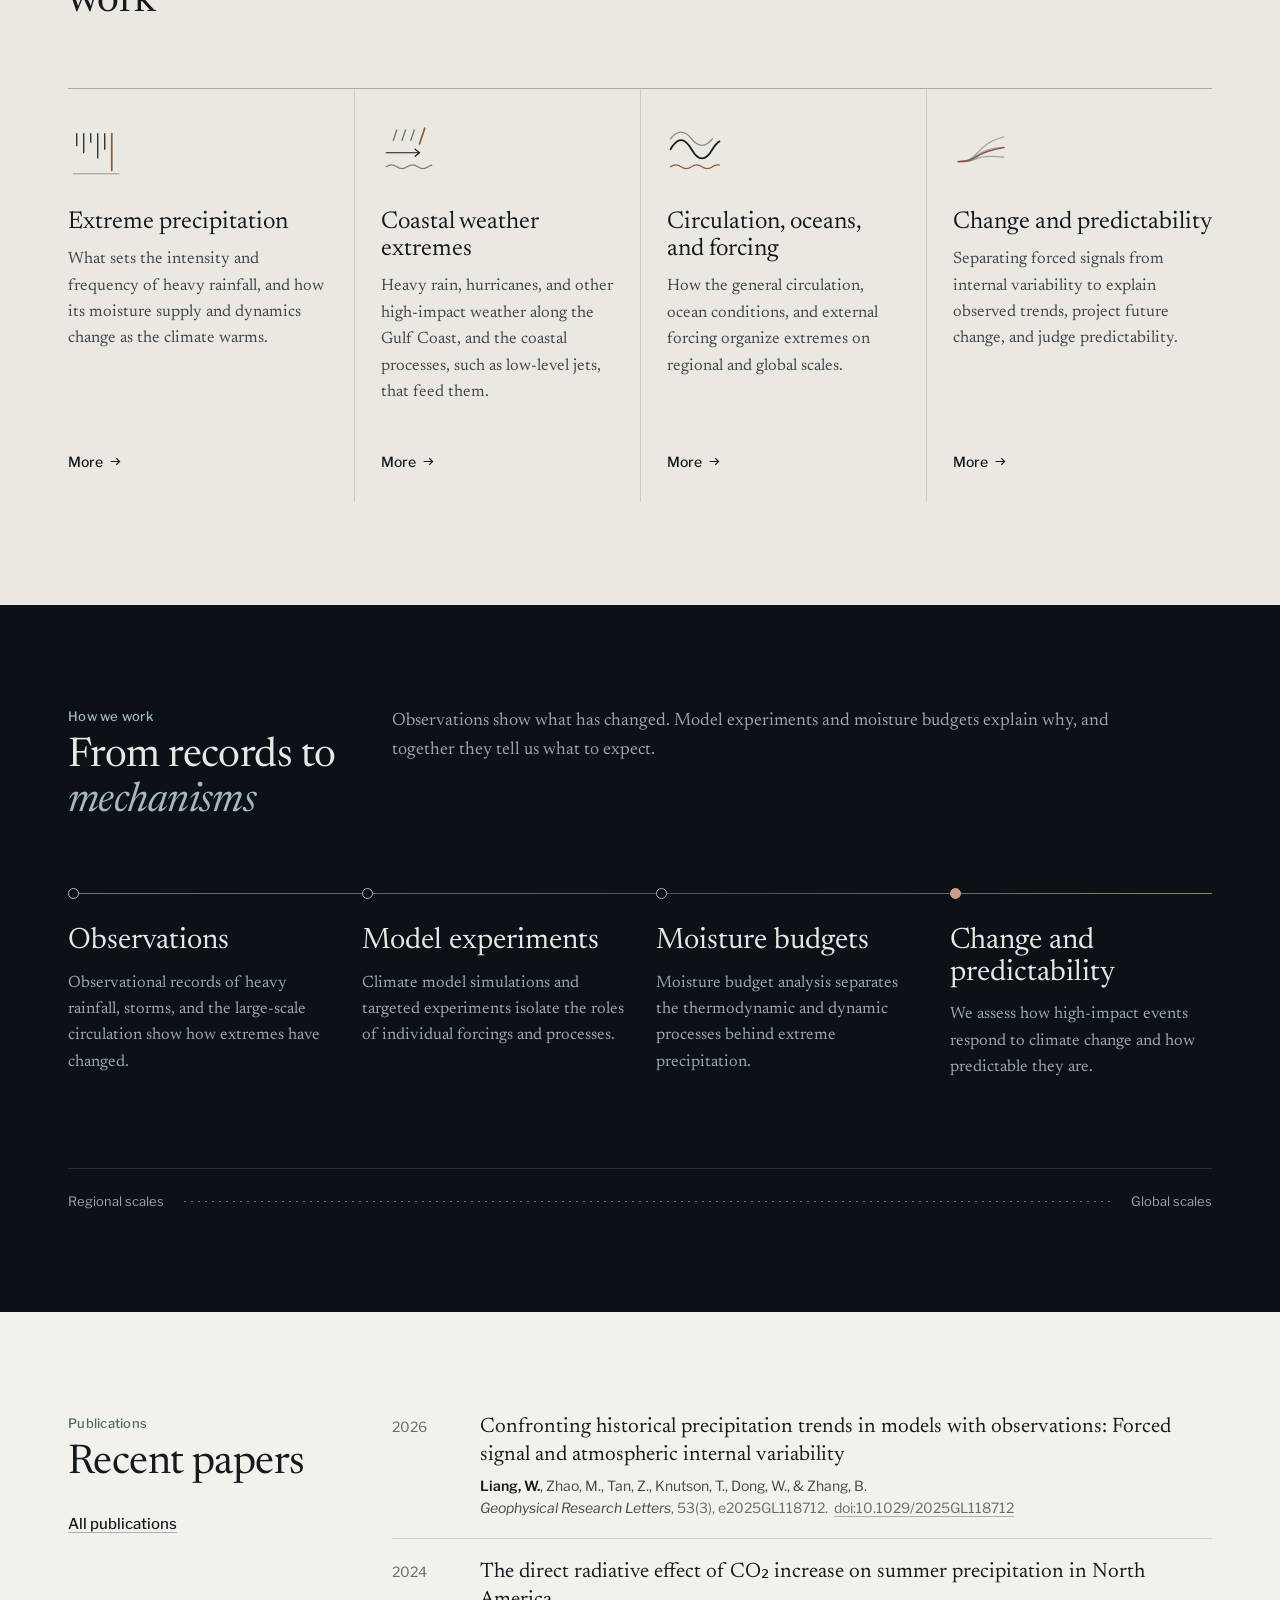
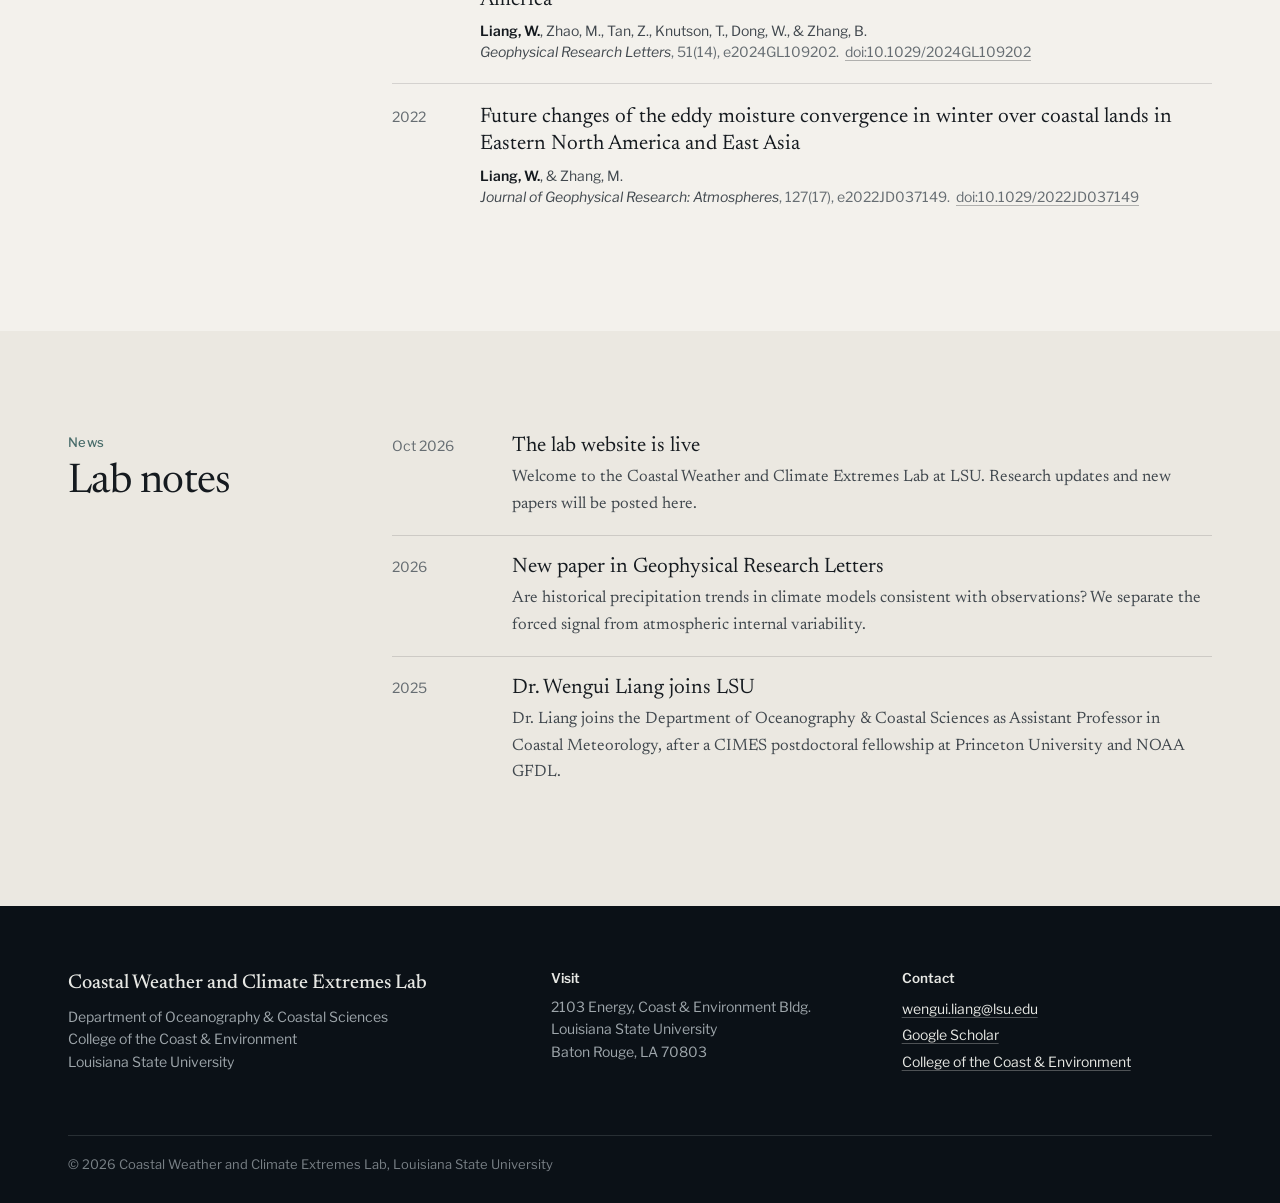
==== commit c0d562c7: "Give each page its own chart, drawn from the lab's research Home: the August 2016 Louisiana flood, w" ====
--- a/index.html
+++ b/index.html
@@ -19,7 +19,7 @@
   <link rel="preconnect" href="https://fonts.googleapis.com">
   <link rel="preconnect" href="https://fonts.gstatic.com" crossorigin>
   <link href="https://fonts.googleapis.com/css2?family=Libre+Franklin:wght@400;500;600&amp;family=Newsreader:ital,opsz,wght@0,6..72,300..600;1,6..72,300..600&amp;display=swap" rel="stylesheet">
-  <link rel="stylesheet" href="assets/css/style.css?v=20261029b">
+  <link rel="stylesheet" href="assets/css/style.css?v=20261029c">
 </head>
 <body>
   <a class="skip-link" href="#main">Skip to content</a>
@@ -56,13 +56,12 @@
           <div class="meta-item"><span class="meta-label">Principal investigator</span>Dr. Wengui Liang</div>
           <div class="meta-item"><span class="meta-label">Based in</span>Baton Rouge, Louisiana</div>
           <div class="meta-item">
-            <span class="meta-label">Chart key (illustrative weather, not observed)</span>
+            <span class="meta-label">Chart key (after the August 2016 Louisiana flood, approximate)</span>
             <ul class="hero-legend">
-              <li><svg viewBox="0 0 26 11" aria-hidden="true"><path d="M1 7.5c6-4.5 12-4.5 24-1" fill="none" stroke="#c9cbc6" stroke-width="1"/></svg>Isobars, 4 hPa</li>
-              <li><svg viewBox="0 0 26 11" aria-hidden="true"><path d="M1 5.5h24" stroke="#c9cbc6" stroke-width="1.4"/><path d="M3.5 5.5l3 4 3-4z" fill="#c9cbc6"/><path d="M15.5 5.5a3.2 3.2 0 0 1 6.4 0z" fill="#c9cbc6"/></svg>Stationary front</li>
-              <li><svg viewBox="0 0 26 11" aria-hidden="true"><rect x=".5" y=".5" width="25" height="10" fill="none" stroke="rgba(231,232,228,.45)"/><path d="M0 11 11 0M5 11 16 0M10 11 21 0M15 11 26 0M20 11 31 0" stroke="rgba(231,232,228,.4)" stroke-width=".7"/></svg>Rain</li>
-              <li><svg viewBox="0 0 26 11" aria-hidden="true"><rect x=".5" y=".5" width="25" height="10" fill="rgba(201,160,135,.18)" stroke="#c9a087"/><path d="M0 6 6 0M0 11 11 0M4 11 15 0M8 11 19 0M12 11 23 0M16 11 26 1M20 11 26 5" stroke="rgba(201,160,135,.7)" stroke-width=".8"/></svg>Heaviest rain</li>
-              <li><svg viewBox="0 0 26 11" aria-hidden="true"><path d="M1 8c5-1 9-4 14-5s7 0 10 1" fill="none" stroke="rgba(231,232,228,.55)" stroke-width="1"/></svg>Surface wind</li>
+              <li><svg viewBox="0 0 26 11" aria-hidden="true"><path d="M1 7.5c6-4.5 12-4.5 24-1" fill="none" stroke="#c9cbc6" stroke-width="1"/></svg>Isobars, 2 hPa</li>
+              <li><svg viewBox="0 0 26 11" aria-hidden="true"><ellipse cx="13" cy="5.5" rx="12" ry="4.6" fill="rgba(231,232,228,.05)" stroke="rgba(231,232,228,.5)" stroke-width=".8" stroke-dasharray="2 2"/><ellipse cx="13" cy="5.5" rx="7" ry="2.8" fill="rgba(201,160,135,.16)" stroke="rgba(201,160,135,.8)" stroke-width=".8"/><ellipse cx="13" cy="5.5" rx="3" ry="1.3" fill="rgba(201,160,135,.35)" stroke="#c9a087" stroke-width=".9"/></svg>Storm-total rain, 5 in steps</li>
+              <li><svg viewBox="0 0 26 11" aria-hidden="true"><path d="M1 5.5h17" stroke="#c9cbc6" stroke-width="1.1" stroke-dasharray="3.5 2.5"/><path d="M25 5.5 18 2v7z" fill="#c9cbc6"/></svg>Track of the low</li>
+              <li><svg viewBox="0 0 26 11" aria-hidden="true"><path d="M1 8c5-1 9-4 14-5s7 0 10 1" fill="none" stroke="rgba(231,232,228,.55)" stroke-width="1"/></svg>Moisture flow</li>
             </ul>
           </div>
           <button class="motion-toggle" type="button" data-flow-toggle aria-pressed="false">
@@ -193,9 +192,9 @@
     </div>
   </footer>
 
-  <script src="data/publications.js?v=20261029b" defer></script>
-  <script src="data/news.js?v=20261029b" defer></script>
-  <script src="assets/js/wxmap.js?v=20261029b" defer></script>
-  <script src="assets/js/main.js?v=20261029b" defer></script>
+  <script src="data/publications.js?v=20261029c" defer></script>
+  <script src="data/news.js?v=20261029c" defer></script>
+  <script src="assets/js/wxmap.js?v=20261029c" defer></script>
+  <script src="assets/js/main.js?v=20261029c" defer></script>
 </body>
 </html>
--- a/assets/css/style.css
+++ b/assets/css/style.css
@@ -703,7 +703,8 @@
     background: linear-gradient(180deg, rgba(11, 17, 23, 0.82) 0, rgba(11, 17, 23, 0.6) 96px, rgba(11, 17, 23, 0) 160px, rgba(11, 17, 23, 0) 350px, rgba(11, 17, 23, 0.9) 450px, rgba(11, 17, 23, 0.96) 100%);
   }
   .hero-inner { justify-content: flex-start; padding-top: calc(var(--header-h) + 290px); padding-bottom: 36px; }
-  .hero-legend { display: grid; grid-template-columns: repeat(2, max-content); gap: 6px 18px; }
+  .hero-legend { display: grid; grid-template-columns: minmax(0, 1fr); gap: 6px; }
+  .hero-legend li { white-space: normal; }
   .hero h1 { font-size: clamp(46px, 13vw, 60px); }
   .cta-row .btn { flex: 1 1 100%; justify-content: center; }
   .hero-meta .wrap { grid-template-columns: minmax(0, 1fr) auto; gap: 14px 20px; }
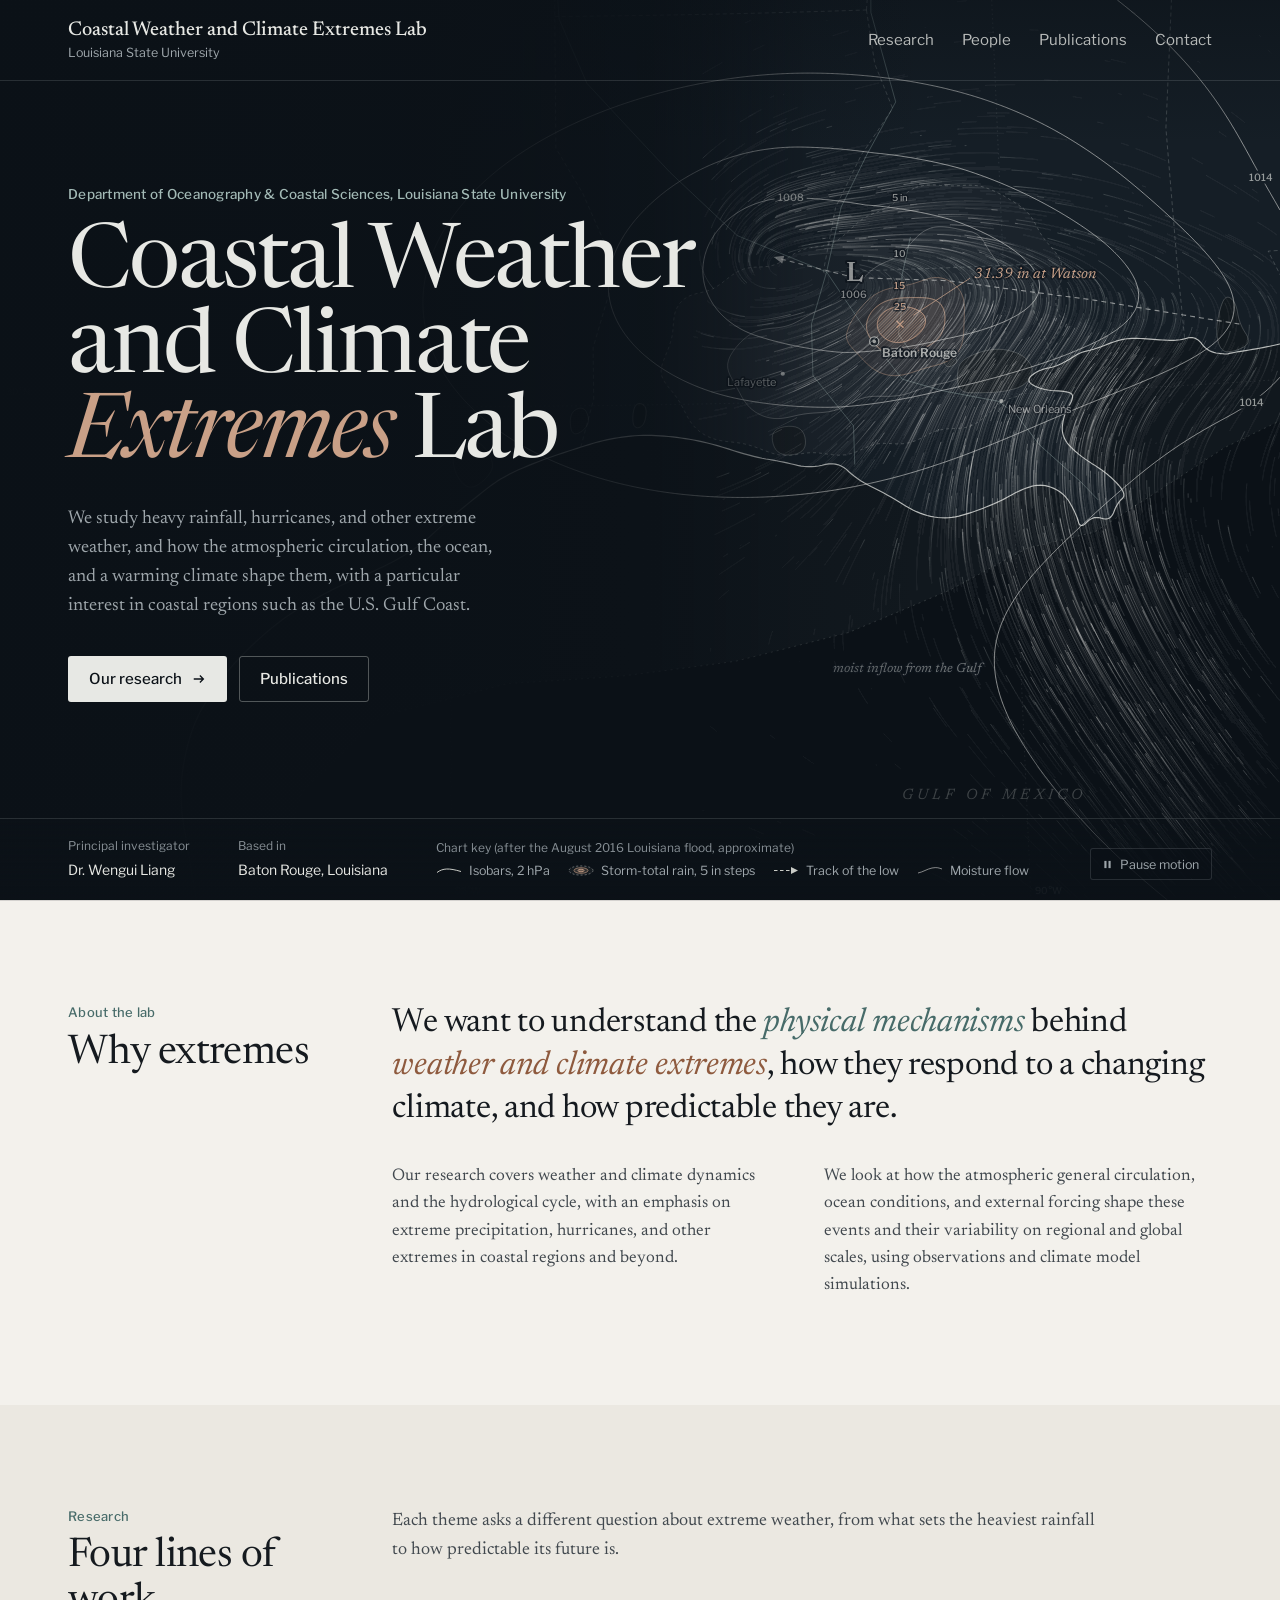
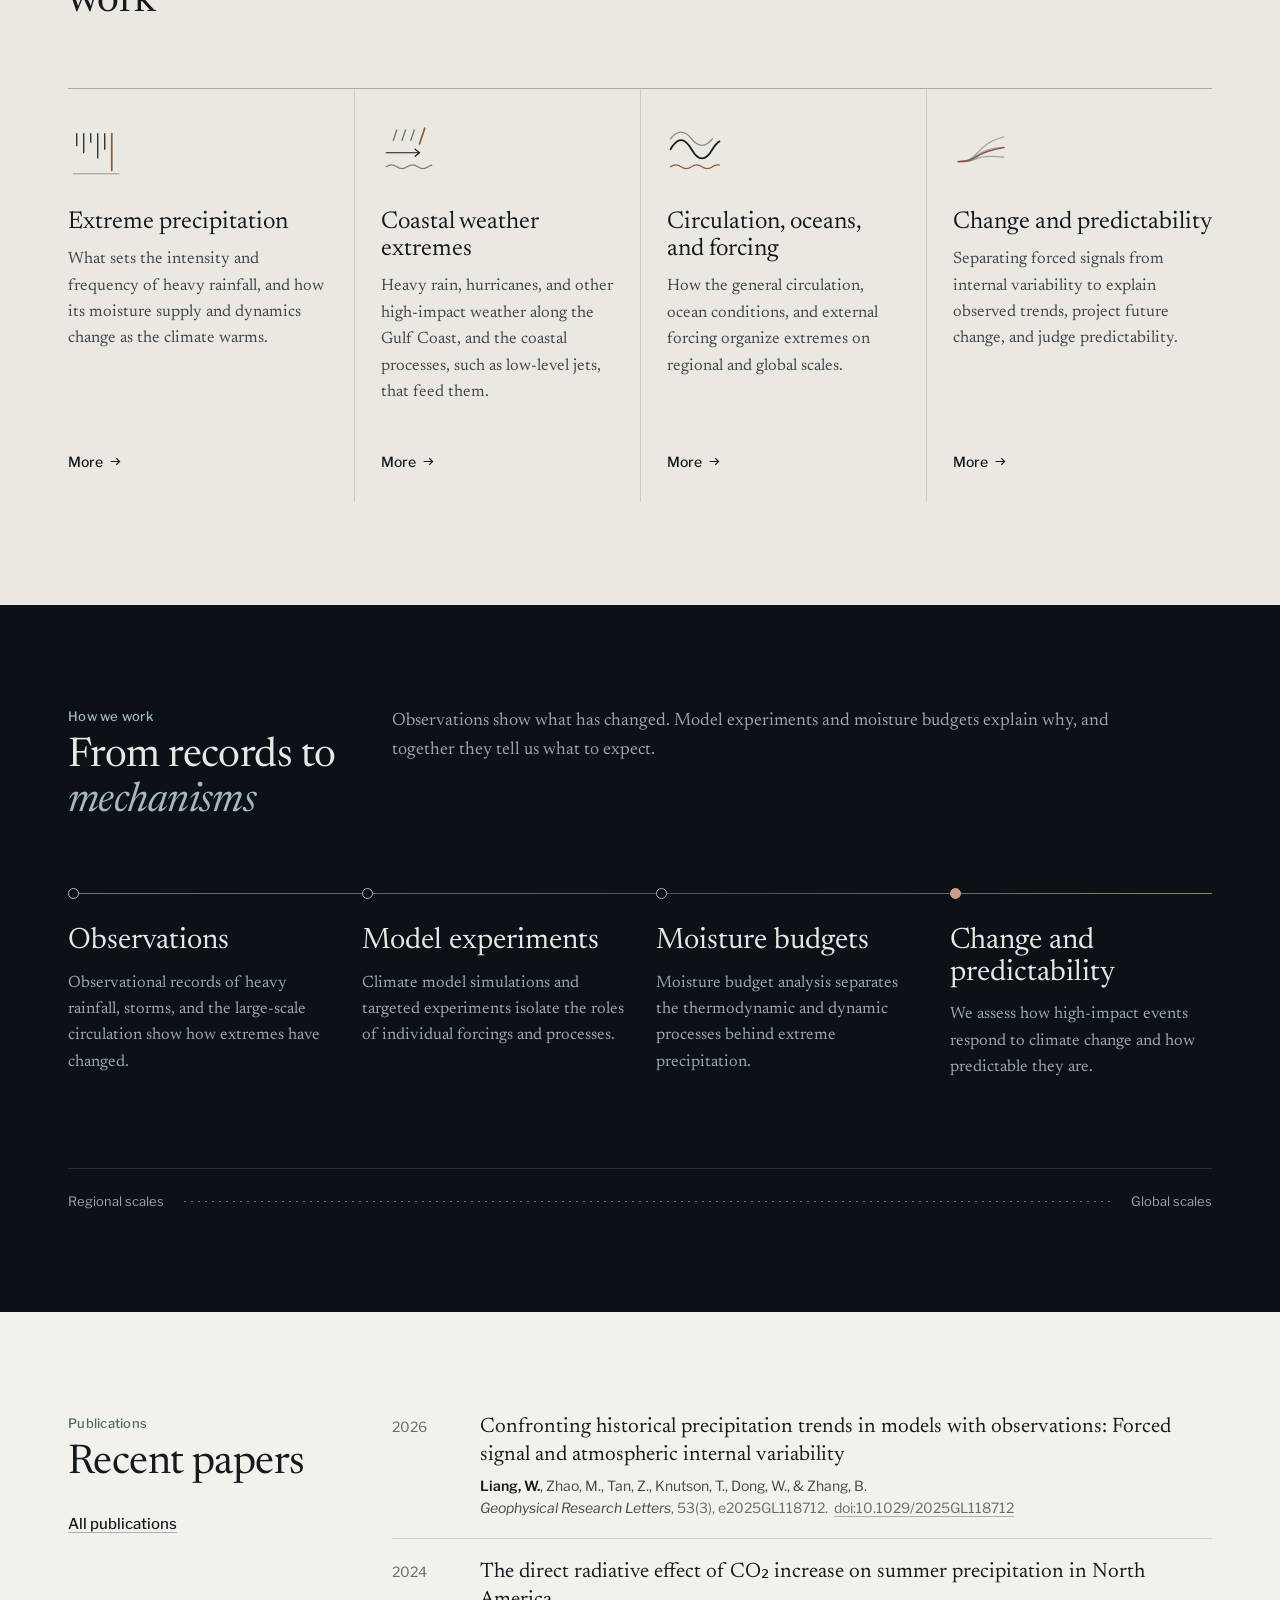
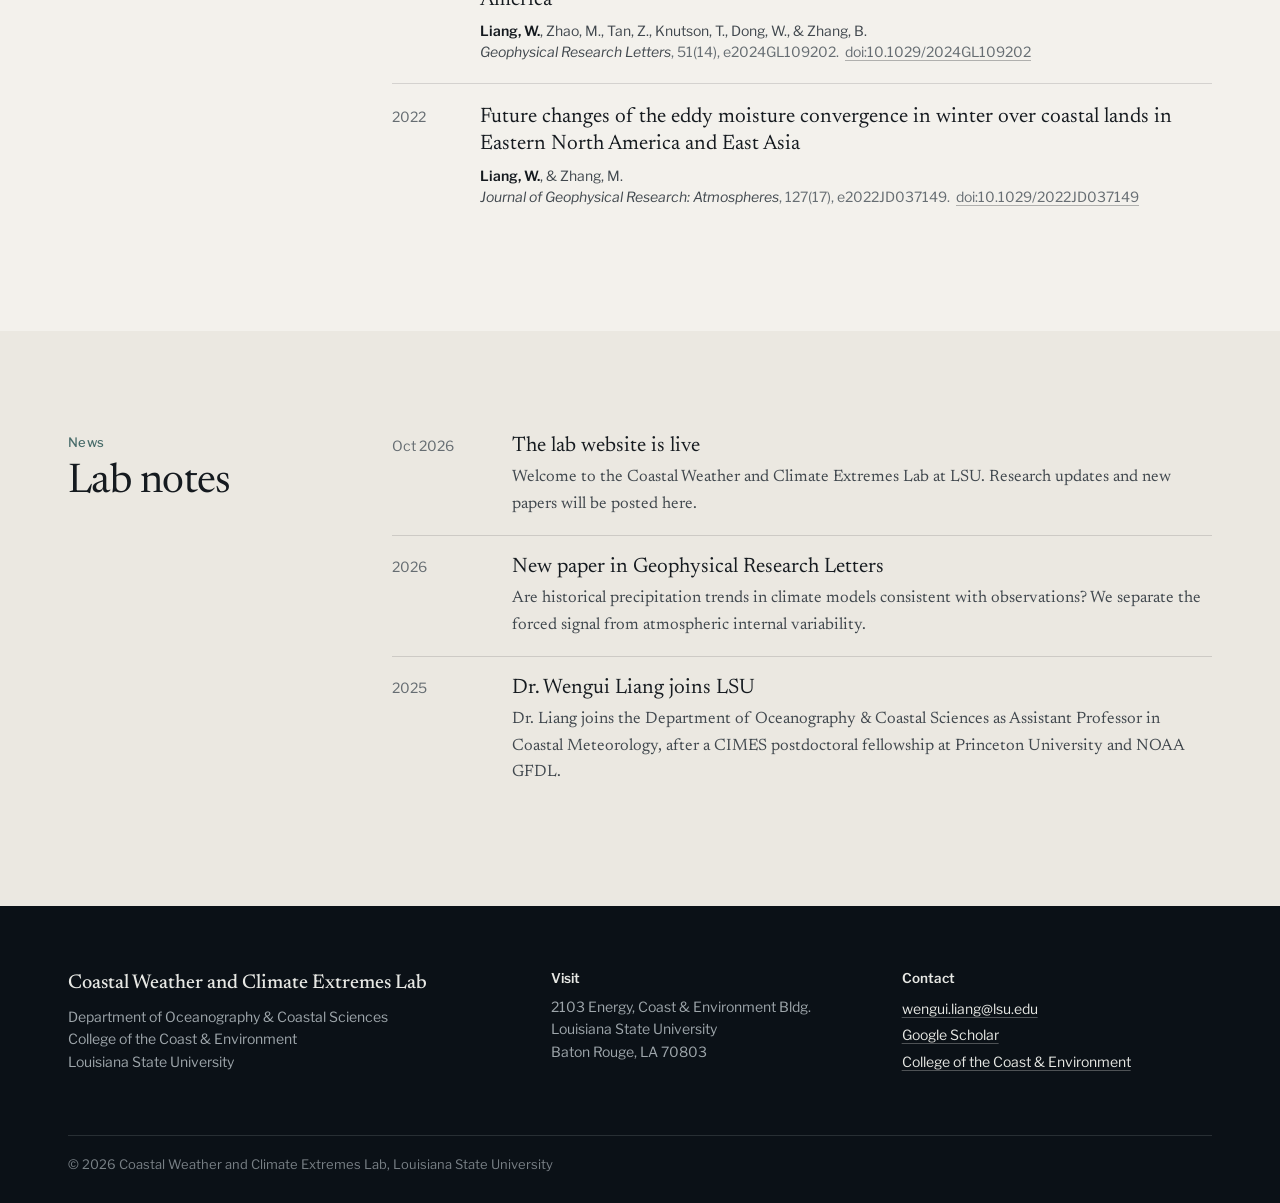
==== commit 5319c666: "Update the link preview to the new home chart Use a new address for the image so apps that cached th" ====
--- a/index.html
+++ b/index.html
@@ -10,7 +10,7 @@
   <meta property="og:site_name" content="Coastal Weather and Climate Extremes Lab">
   <meta property="og:title" content="Coastal Weather and Climate Extremes Lab">
   <meta property="og:description" content="The Coastal Weather and Climate Extremes Lab at Louisiana State University studies heavy rainfall, hurricanes, and other extreme weather, and how they respond to a changing climate.">
-  <meta property="og:image" content="https://lsu-cwce.github.io/Coastal-Weather-and-Climate-Extremes-Lab/assets/img/share.png">
+  <meta property="og:image" content="https://lsu-cwce.github.io/Coastal-Weather-and-Climate-Extremes-Lab/assets/img/share.png?v=2">
   <meta property="og:image:width" content="1200">
   <meta property="og:image:height" content="630">
   <meta name="twitter:card" content="summary_large_image">
